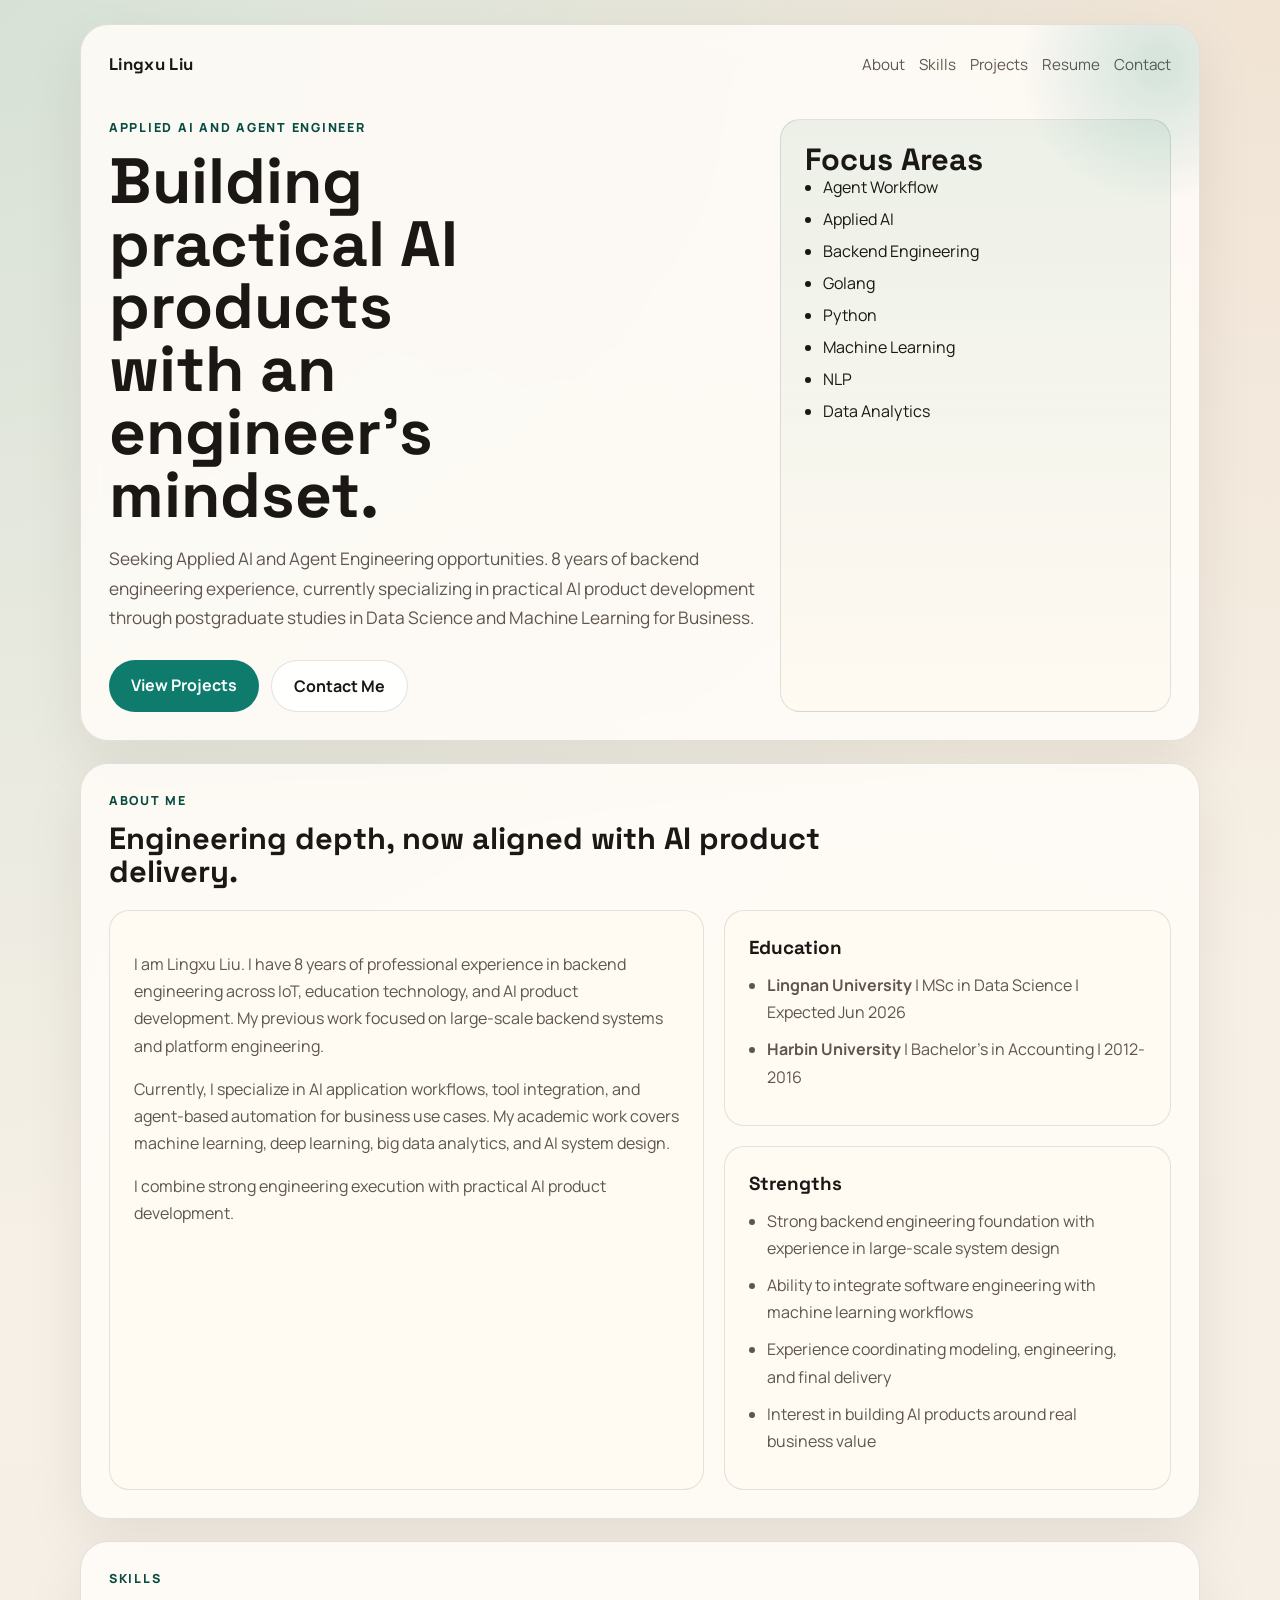
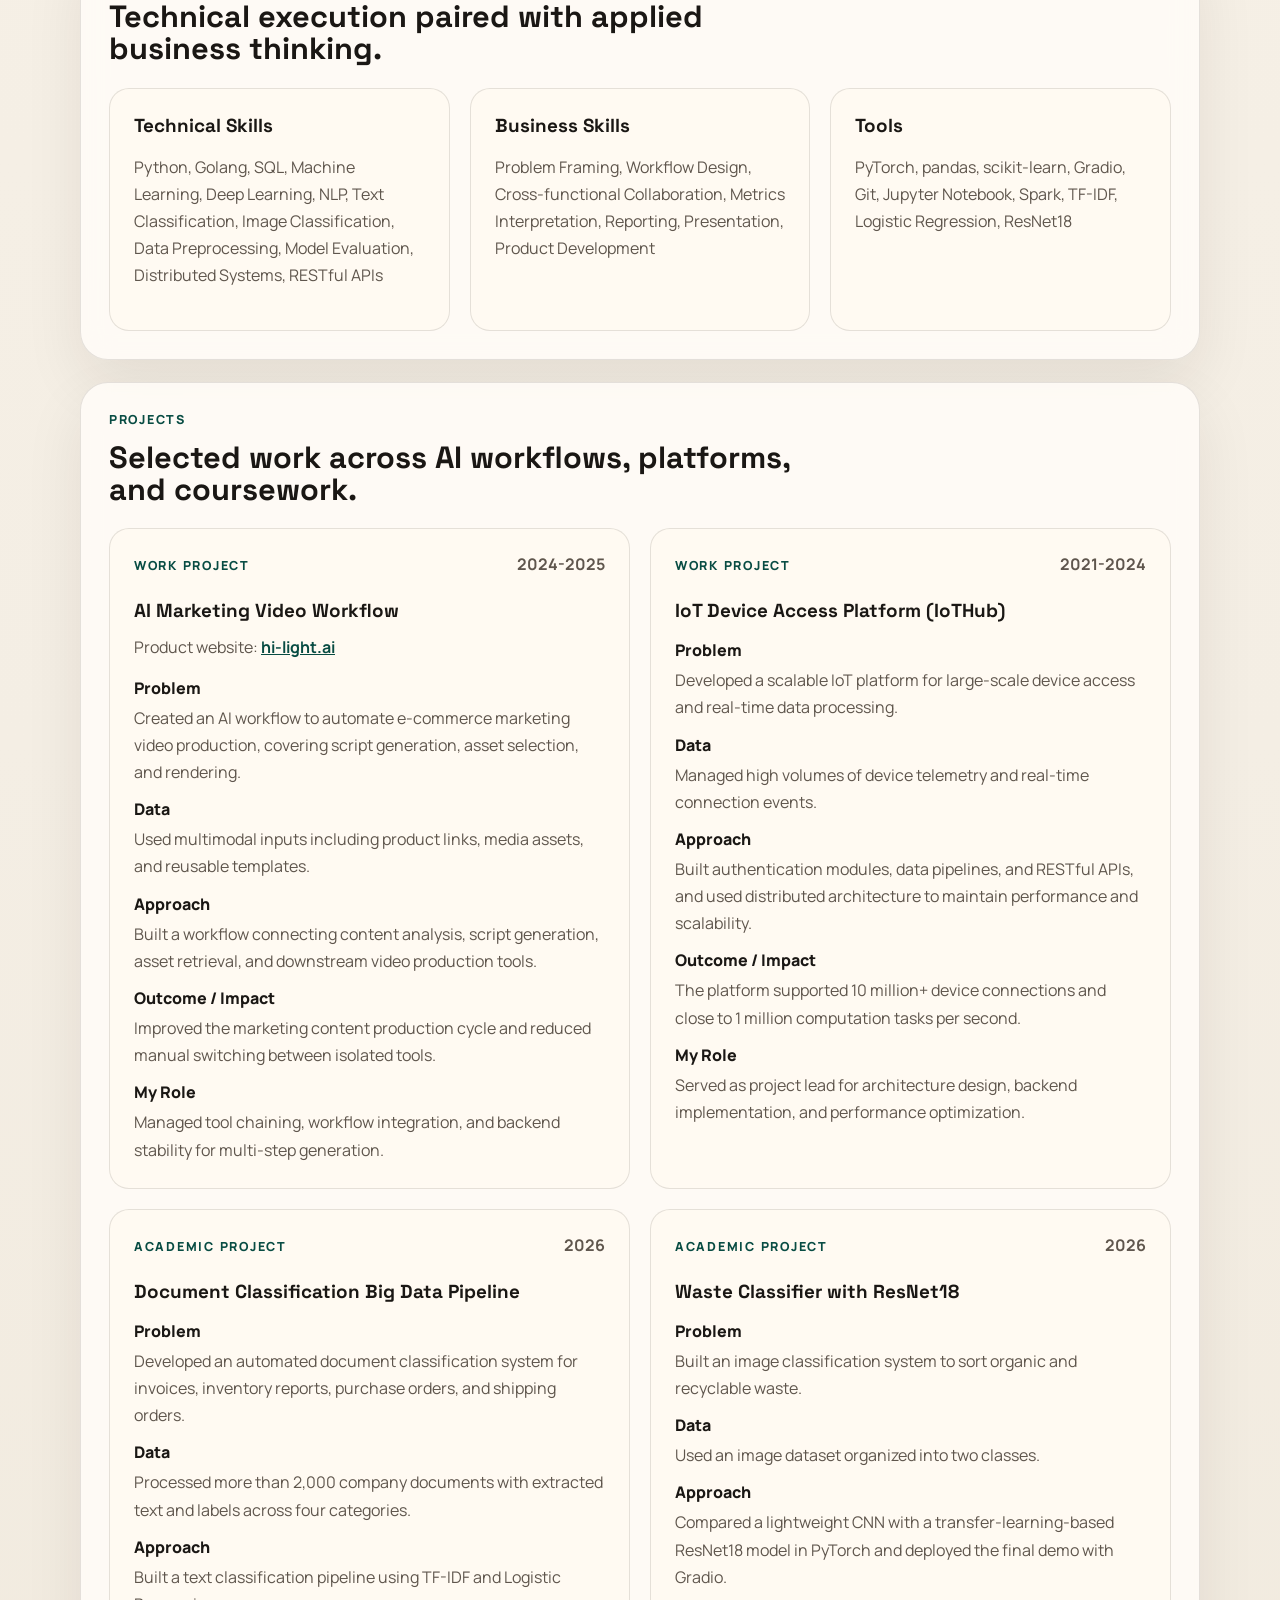
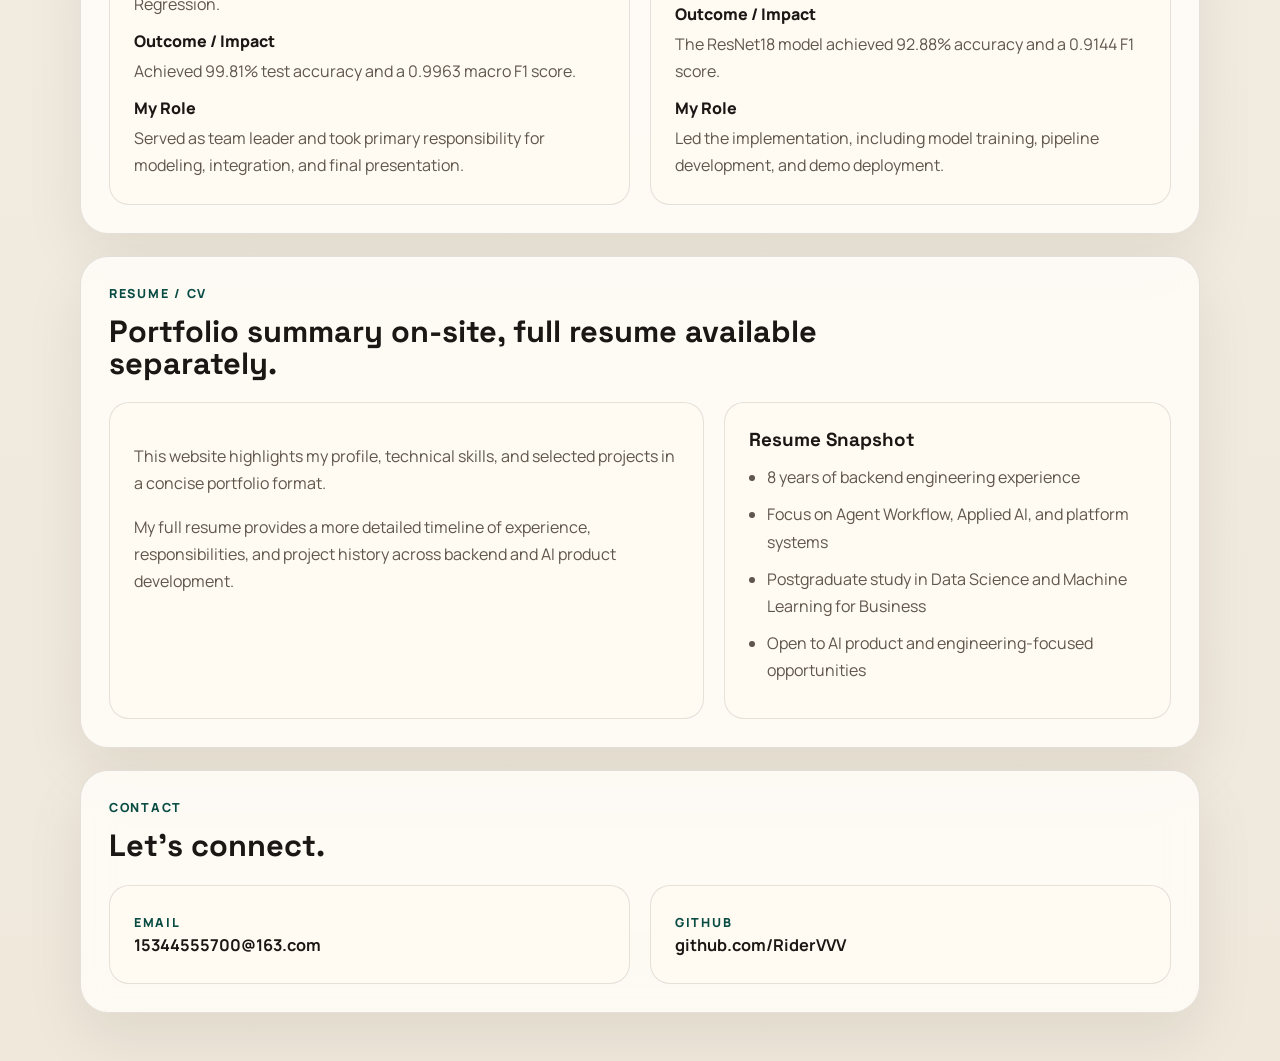
==== index.html @ daa47b70 "Clarify job-seeking headline" ====
<!DOCTYPE html>
<html lang="en">
  <head>
    <meta charset="UTF-8" />
    <meta name="viewport" content="width=device-width, initial-scale=1.0" />
    <title>Lingxu Liu | Applied AI and Agent Engineer</title>
    <meta
      name="description"
      content="Lingxu Liu's personal portfolio website for Applied AI, Agent Workflow, and Backend Engineering."
    />
    <link rel="preconnect" href="https://fonts.googleapis.com" />
    <link rel="preconnect" href="https://fonts.gstatic.com" crossorigin />
    <link
      href="https://fonts.googleapis.com/css2?family=Manrope:wght@400;500;600;700;800&family=Space+Grotesk:wght@500;700&display=swap"
      rel="stylesheet"
    />
    <link rel="stylesheet" href="styles.css" />
  </head>
  <body>
    <div class="page-shell">
      <header class="hero" id="home">
        <nav class="top-nav">
          <a class="brand" href="#home">Lingxu Liu</a>
          <div class="nav-links">
            <a href="#about">About</a>
            <a href="#skills">Skills</a>
            <a href="#projects">Projects</a>
            <a href="#resume">Resume</a>
            <a href="#contact">Contact</a>
          </div>
        </nav>

        <div class="hero-grid">
          <section class="hero-copy">
            <p class="eyebrow">Applied AI and Agent Engineer</p>
            <h1>Building practical AI products with an engineer's mindset.</h1>
            <p class="headline">
              Seeking Applied AI and Agent Engineering opportunities. 8 years
              of backend engineering experience, currently specializing in
              practical AI product development through postgraduate studies in
              Data Science and Machine Learning for Business.
            </p>
            <div class="hero-actions">
              <a class="button primary" href="#projects">View Projects</a>
              <a class="button secondary" href="#contact">Contact Me</a>
            </div>
          </section>

          <aside class="hero-panel">
            <div class="panel-card">
              <h2>Focus Areas</h2>
              <ul class="focus-list">
                <li>Agent Workflow</li>
                <li>Applied AI</li>
                <li>Backend Engineering</li>
                <li>Golang</li>
                <li>Python</li>
                <li>Machine Learning</li>
                <li>NLP</li>
                <li>Data Analytics</li>
              </ul>
            </div>
          </aside>
        </div>
      </header>

      <main>
        <section class="section two-column" id="about">
          <div class="section-heading">
            <p class="section-kicker">About Me</p>
            <h2>Engineering depth, now aligned with AI product delivery.</h2>
          </div>
          <div class="content-grid">
            <article class="card">
              <p>
                I am Lingxu Liu. I have 8 years of professional experience in
                backend engineering across IoT, education technology, and AI
                product development. My previous work focused on large-scale
                backend systems and platform engineering.
              </p>
              <p>
                Currently, I specialize in AI application workflows, tool
                integration, and agent-based automation for business use cases.
                My academic work covers machine learning, deep learning, big
                data analytics, and AI system design.
              </p>
              <p>
                I combine strong engineering execution with practical AI product
                development.
              </p>
            </article>

            <div class="stack">
              <article class="card">
                <h3>Education</h3>
                <ul class="detail-list">
                  <li>
                    <strong>Lingnan University</strong> | MSc in Data Science |
                    Expected Jun 2026
                  </li>
                  <li>
                    <strong>Harbin University</strong> | Bachelor's in
                    Accounting | 2012-2016
                  </li>
                </ul>
              </article>

              <article class="card">
                <h3>Strengths</h3>
                <ul class="detail-list">
                  <li>
                    Strong backend engineering foundation with experience in
                    large-scale system design
                  </li>
                  <li>
                    Ability to integrate software engineering with machine
                    learning workflows
                  </li>
                  <li>
                    Experience coordinating modeling, engineering, and final
                    delivery
                  </li>
                  <li>
                    Interest in building AI products around real business value
                  </li>
                </ul>
              </article>
            </div>
          </div>
        </section>

        <section class="section" id="skills">
          <div class="section-heading">
            <p class="section-kicker">Skills</p>
            <h2>Technical execution paired with applied business thinking.</h2>
          </div>

          <div class="skills-grid">
            <article class="card">
              <h3>Technical Skills</h3>
              <p>
                Python, Golang, SQL, Machine Learning, Deep Learning, NLP, Text
                Classification, Image Classification, Data Preprocessing, Model
                Evaluation, Distributed Systems, RESTful APIs
              </p>
            </article>

            <article class="card">
              <h3>Business Skills</h3>
              <p>
                Problem Framing, Workflow Design, Cross-functional
                Collaboration, Metrics Interpretation, Reporting, Presentation,
                Product Development
              </p>
            </article>

            <article class="card">
              <h3>Tools</h3>
              <p>
                PyTorch, pandas, scikit-learn, Gradio, Git, Jupyter Notebook,
                Spark, TF-IDF, Logistic Regression, ResNet18
              </p>
            </article>
          </div>
        </section>

        <section class="section" id="projects">
          <div class="section-heading">
            <p class="section-kicker">Projects</p>
            <h2>Selected work across AI workflows, platforms, and coursework.</h2>
          </div>

          <div class="project-grid">
            <article class="project-card">
              <div class="project-top">
                <p class="project-type">Work Project</p>
                <p class="project-time">2024-2025</p>
              </div>
              <h3>AI Marketing Video Workflow</h3>
              <p class="project-link">
                Product website:
                <a href="https://www.hi-light.ai/" target="_blank" rel="noreferrer">
                  hi-light.ai
                </a>
              </p>
              <dl class="project-details">
                <dt>Problem</dt>
                <dd>
                  Created an AI workflow to automate e-commerce marketing video
                  production, covering script generation, asset selection, and
                  rendering.
                </dd>
                <dt>Data</dt>
                <dd>
                  Used multimodal inputs including product links, media assets,
                  and reusable templates.
                </dd>
                <dt>Approach</dt>
                <dd>
                  Built a workflow connecting content analysis, script
                  generation, asset retrieval, and downstream video production
                  tools.
                </dd>
                <dt>Outcome / Impact</dt>
                <dd>
                  Improved the marketing content production cycle and reduced
                  manual switching between isolated tools.
                </dd>
                <dt>My Role</dt>
                <dd>
                  Managed tool chaining, workflow integration, and backend
                  stability for multi-step generation.
                </dd>
              </dl>
            </article>

            <article class="project-card">
              <div class="project-top">
                <p class="project-type">Work Project</p>
                <p class="project-time">2021-2024</p>
              </div>
              <h3>IoT Device Access Platform (IoTHub)</h3>
              <dl class="project-details">
                <dt>Problem</dt>
                <dd>
                  Developed a scalable IoT platform for large-scale device
                  access and real-time data processing.
                </dd>
                <dt>Data</dt>
                <dd>
                  Managed high volumes of device telemetry and real-time
                  connection events.
                </dd>
                <dt>Approach</dt>
                <dd>
                  Built authentication modules, data pipelines, and RESTful
                  APIs, and used distributed architecture to maintain
                  performance and scalability.
                </dd>
                <dt>Outcome / Impact</dt>
                <dd>
                  The platform supported 10 million+ device connections and
                  close to 1 million computation tasks per second.
                </dd>
                <dt>My Role</dt>
                <dd>
                  Served as project lead for architecture design, backend
                  implementation, and performance optimization.
                </dd>
              </dl>
            </article>

            <article class="project-card">
              <div class="project-top">
                <p class="project-type">Academic Project</p>
                <p class="project-time">2026</p>
              </div>
              <h3>Document Classification Big Data Pipeline</h3>
              <dl class="project-details">
                <dt>Problem</dt>
                <dd>
                  Developed an automated document classification system for
                  invoices, inventory reports, purchase orders, and shipping
                  orders.
                </dd>
                <dt>Data</dt>
                <dd>
                  Processed more than 2,000 company documents with extracted
                  text and labels across four categories.
                </dd>
                <dt>Approach</dt>
                <dd>
                  Built a text classification pipeline using TF-IDF and
                  Logistic Regression.
                </dd>
                <dt>Outcome / Impact</dt>
                <dd>
                  Achieved 99.81% test accuracy and a 0.9963 macro F1 score.
                </dd>
                <dt>My Role</dt>
                <dd>
                  Served as team leader and took primary responsibility for
                  modeling, integration, and final presentation.
                </dd>
              </dl>
            </article>

            <article class="project-card">
              <div class="project-top">
                <p class="project-type">Academic Project</p>
                <p class="project-time">2026</p>
              </div>
              <h3>Waste Classifier with ResNet18</h3>
              <dl class="project-details">
                <dt>Problem</dt>
                <dd>
                  Built an image classification system to sort organic and
                  recyclable waste.
                </dd>
                <dt>Data</dt>
                <dd>Used an image dataset organized into two classes.</dd>
                <dt>Approach</dt>
                <dd>
                  Compared a lightweight CNN with a transfer-learning-based
                  ResNet18 model in PyTorch and deployed the final demo with
                  Gradio.
                </dd>
                <dt>Outcome / Impact</dt>
                <dd>
                  The ResNet18 model achieved 92.88% accuracy and a 0.9144 F1
                  score.
                </dd>
                <dt>My Role</dt>
                <dd>
                  Led the implementation, including model training, pipeline
                  development, and demo deployment.
                </dd>
              </dl>
            </article>
          </div>
        </section>

        <section class="section two-column" id="resume">
          <div class="section-heading">
            <p class="section-kicker">Resume / CV</p>
            <h2>Portfolio summary on-site, full resume available separately.</h2>
          </div>
          <div class="content-grid">
            <article class="card">
              <p>
                This website highlights my profile, technical skills, and
                selected projects in a concise portfolio format.
              </p>
              <p>
                My full resume provides a more detailed timeline of experience,
                responsibilities, and project history across backend and AI
                product development.
              </p>
            </article>

            <article class="card">
              <h3>Resume Snapshot</h3>
              <ul class="detail-list">
                <li>8 years of backend engineering experience</li>
                <li>Focus on Agent Workflow, Applied AI, and platform systems</li>
                <li>
                  Postgraduate study in Data Science and Machine Learning for
                  Business
                </li>
                <li>Open to AI product and engineering-focused opportunities</li>
              </ul>
            </article>
          </div>
        </section>

        <section class="section" id="contact">
          <div class="section-heading">
            <p class="section-kicker">Contact</p>
            <h2>Let's connect.</h2>
          </div>

          <div class="contact-grid">
            <a class="contact-card" href="mailto:15344555700@163.com">
              <span class="contact-label">Email</span>
              <strong>15344555700@163.com</strong>
            </a>

            <a
              class="contact-card"
              href="https://github.com/RiderVVV"
              target="_blank"
              rel="noreferrer"
            >
              <span class="contact-label">GitHub</span>
              <strong>github.com/RiderVVV</strong>
            </a>
          </div>
        </section>
      </main>
    </div>
  </body>
</html>
---- styles.css ----
:root {
  --bg: #f5efe4;
  --surface: rgba(255, 252, 247, 0.88);
  --surface-strong: #fffaf2;
  --text: #1a1714;
  --muted: #5f564d;
  --line: rgba(44, 37, 30, 0.12);
  --accent: #0f7b6c;
  --accent-strong: #084c43;
  --accent-soft: #dbf1eb;
  --shadow: 0 24px 60px rgba(38, 27, 15, 0.08);
  --radius-lg: 28px;
  --radius-md: 20px;
  --radius-sm: 14px;
}

* {
  box-sizing: border-box;
}

html {
  scroll-behavior: smooth;
}

body {
  margin: 0;
  font-family: "Manrope", sans-serif;
  color: var(--text);
  background:
    radial-gradient(circle at top left, rgba(15, 123, 108, 0.14), transparent 28%),
    radial-gradient(circle at top right, rgba(186, 123, 72, 0.12), transparent 22%),
    linear-gradient(180deg, #f8f2e8 0%, #f4eee4 55%, #efe8db 100%);
}

body::before {
  content: "";
  position: fixed;
  inset: 0;
  pointer-events: none;
  background-image:
    linear-gradient(rgba(255, 255, 255, 0.08) 1px, transparent 1px),
    linear-gradient(90deg, rgba(255, 255, 255, 0.08) 1px, transparent 1px);
  background-size: 44px 44px;
  mask-image: linear-gradient(180deg, rgba(0, 0, 0, 0.38), transparent 70%);
}

.page-shell {
  width: min(1120px, calc(100% - 40px));
  margin: 24px auto 48px;
}

.hero,
.section {
  background: var(--surface);
  border: 1px solid var(--line);
  border-radius: var(--radius-lg);
  box-shadow: var(--shadow);
  backdrop-filter: blur(14px);
}

.hero {
  padding: 28px;
  overflow: hidden;
  position: relative;
}

.hero::after {
  content: "";
  position: absolute;
  right: -120px;
  top: -120px;
  width: 320px;
  height: 320px;
  background: radial-gradient(circle, rgba(15, 123, 108, 0.18), transparent 62%);
  pointer-events: none;
}

.top-nav {
  display: flex;
  align-items: center;
  justify-content: space-between;
  gap: 16px;
  margin-bottom: 44px;
}

.brand,
.nav-links a,
.button,
.contact-card {
  text-decoration: none;
}

.brand {
  font-family: "Space Grotesk", sans-serif;
  font-weight: 700;
  color: var(--text);
  font-size: 1.05rem;
  letter-spacing: 0.02em;
}

.nav-links {
  display: flex;
  flex-wrap: wrap;
  gap: 14px;
}

.nav-links a {
  color: var(--muted);
  font-size: 0.95rem;
}

.hero-grid,
.content-grid,
.skills-grid,
.project-grid,
.contact-grid {
  display: grid;
  gap: 20px;
}

.hero-grid {
  grid-template-columns: 1.5fr 0.9fr;
  align-items: stretch;
}

.eyebrow,
.section-kicker,
.project-type,
.contact-label {
  text-transform: uppercase;
  letter-spacing: 0.14em;
  font-size: 0.78rem;
  color: var(--accent-strong);
  margin: 0 0 14px;
  font-weight: 800;
}

h1,
h2,
h3 {
  font-family: "Space Grotesk", sans-serif;
  margin: 0;
}

h1 {
  font-size: clamp(2.6rem, 5vw, 4.7rem);
  line-height: 0.98;
  max-width: 10ch;
  margin-bottom: 18px;
}

h2 {
  font-size: clamp(1.7rem, 2.4vw, 2.4rem);
  line-height: 1.05;
}

h3 {
  font-size: 1.18rem;
  margin-bottom: 12px;
}

.headline,
.card p,
.project-details dd,
.detail-list li,
.contact-card strong {
  color: var(--muted);
  line-height: 1.7;
}

.headline {
  font-size: 1.08rem;
  max-width: 62ch;
  margin-bottom: 28px;
}

.hero-actions {
  display: flex;
  flex-wrap: wrap;
  gap: 12px;
}

.button {
  border-radius: 999px;
  padding: 14px 22px;
  font-weight: 700;
  transition: transform 0.2s ease, background-color 0.2s ease;
}

.button:hover,
.contact-card:hover {
  transform: translateY(-2px);
}

.button.primary {
  background: var(--accent);
  color: #f8fffd;
}

.button.secondary {
  background: rgba(255, 255, 255, 0.75);
  color: var(--text);
  border: 1px solid var(--line);
}

.panel-card,
.card,
.project-card,
.contact-card {
  border-radius: var(--radius-md);
  border: 1px solid var(--line);
  background: var(--surface-strong);
}

.panel-card {
  height: 100%;
  padding: 24px;
  background:
    linear-gradient(180deg, rgba(15, 123, 108, 0.08), rgba(255, 250, 242, 0.9)),
    var(--surface-strong);
}

.focus-list,
.detail-list {
  margin: 0;
  padding-left: 18px;
}

.focus-list li,
.detail-list li {
  margin-bottom: 10px;
}

.section {
  margin-top: 22px;
  padding: 28px;
}

.two-column .content-grid {
  grid-template-columns: 1.2fr 0.9fr;
}

.section-heading {
  margin-bottom: 22px;
  max-width: 72ch;
}

.card,
.project-card,
.contact-card {
  padding: 24px;
}

.stack {
  display: grid;
  gap: 20px;
}

.skills-grid {
  grid-template-columns: repeat(3, minmax(0, 1fr));
}

.project-grid {
  grid-template-columns: repeat(2, minmax(0, 1fr));
}

.project-top {
  display: flex;
  align-items: baseline;
  justify-content: space-between;
  gap: 14px;
  margin-bottom: 10px;
}

.project-time {
  margin: 0;
  color: var(--muted);
  font-weight: 700;
}

.project-link {
  margin: 10px 0 4px;
  color: var(--muted);
  line-height: 1.6;
}

.project-link a {
  color: var(--accent-strong);
  font-weight: 700;
}

.project-details {
  margin: 16px 0 0;
}

.project-details dt {
  color: var(--text);
  font-weight: 800;
  margin-top: 12px;
}

.project-details dd {
  margin: 6px 0 0;
}

.contact-grid {
  grid-template-columns: repeat(2, minmax(0, 1fr));
}

.contact-card {
  color: var(--text);
  display: block;
}

.contact-card strong {
  display: block;
  color: var(--text);
  font-size: 1.02rem;
}

@media (max-width: 920px) {
  .hero-grid,
  .two-column .content-grid,
  .skills-grid,
  .project-grid,
  .contact-grid {
    grid-template-columns: 1fr;
  }

  .top-nav {
    flex-direction: column;
    align-items: flex-start;
  }
}

@media (max-width: 640px) {
  .page-shell {
    width: min(100% - 24px, 1120px);
    margin: 12px auto 28px;
  }

  .hero,
  .section {
    padding: 20px;
    border-radius: 22px;
  }

  h1 {
    max-width: 12ch;
  }

  .button {
    width: 100%;
    text-align: center;
  }
}
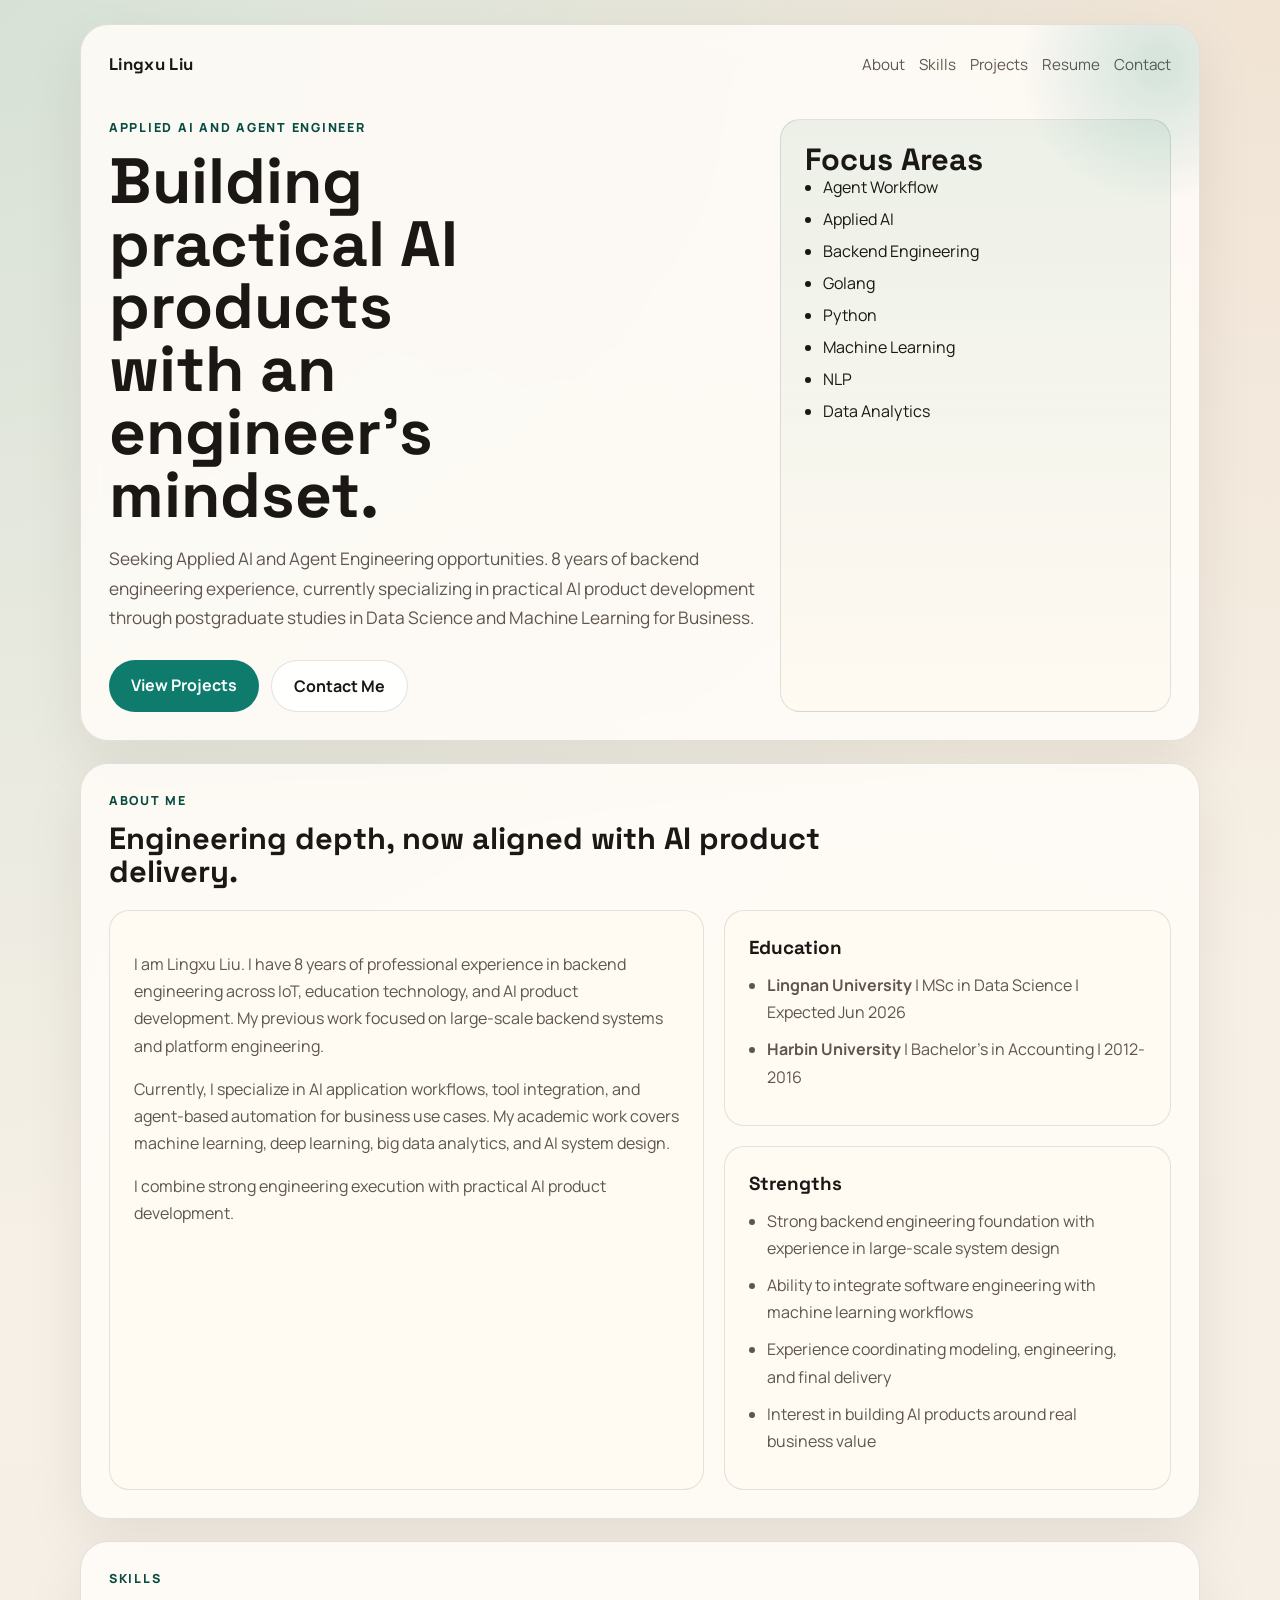
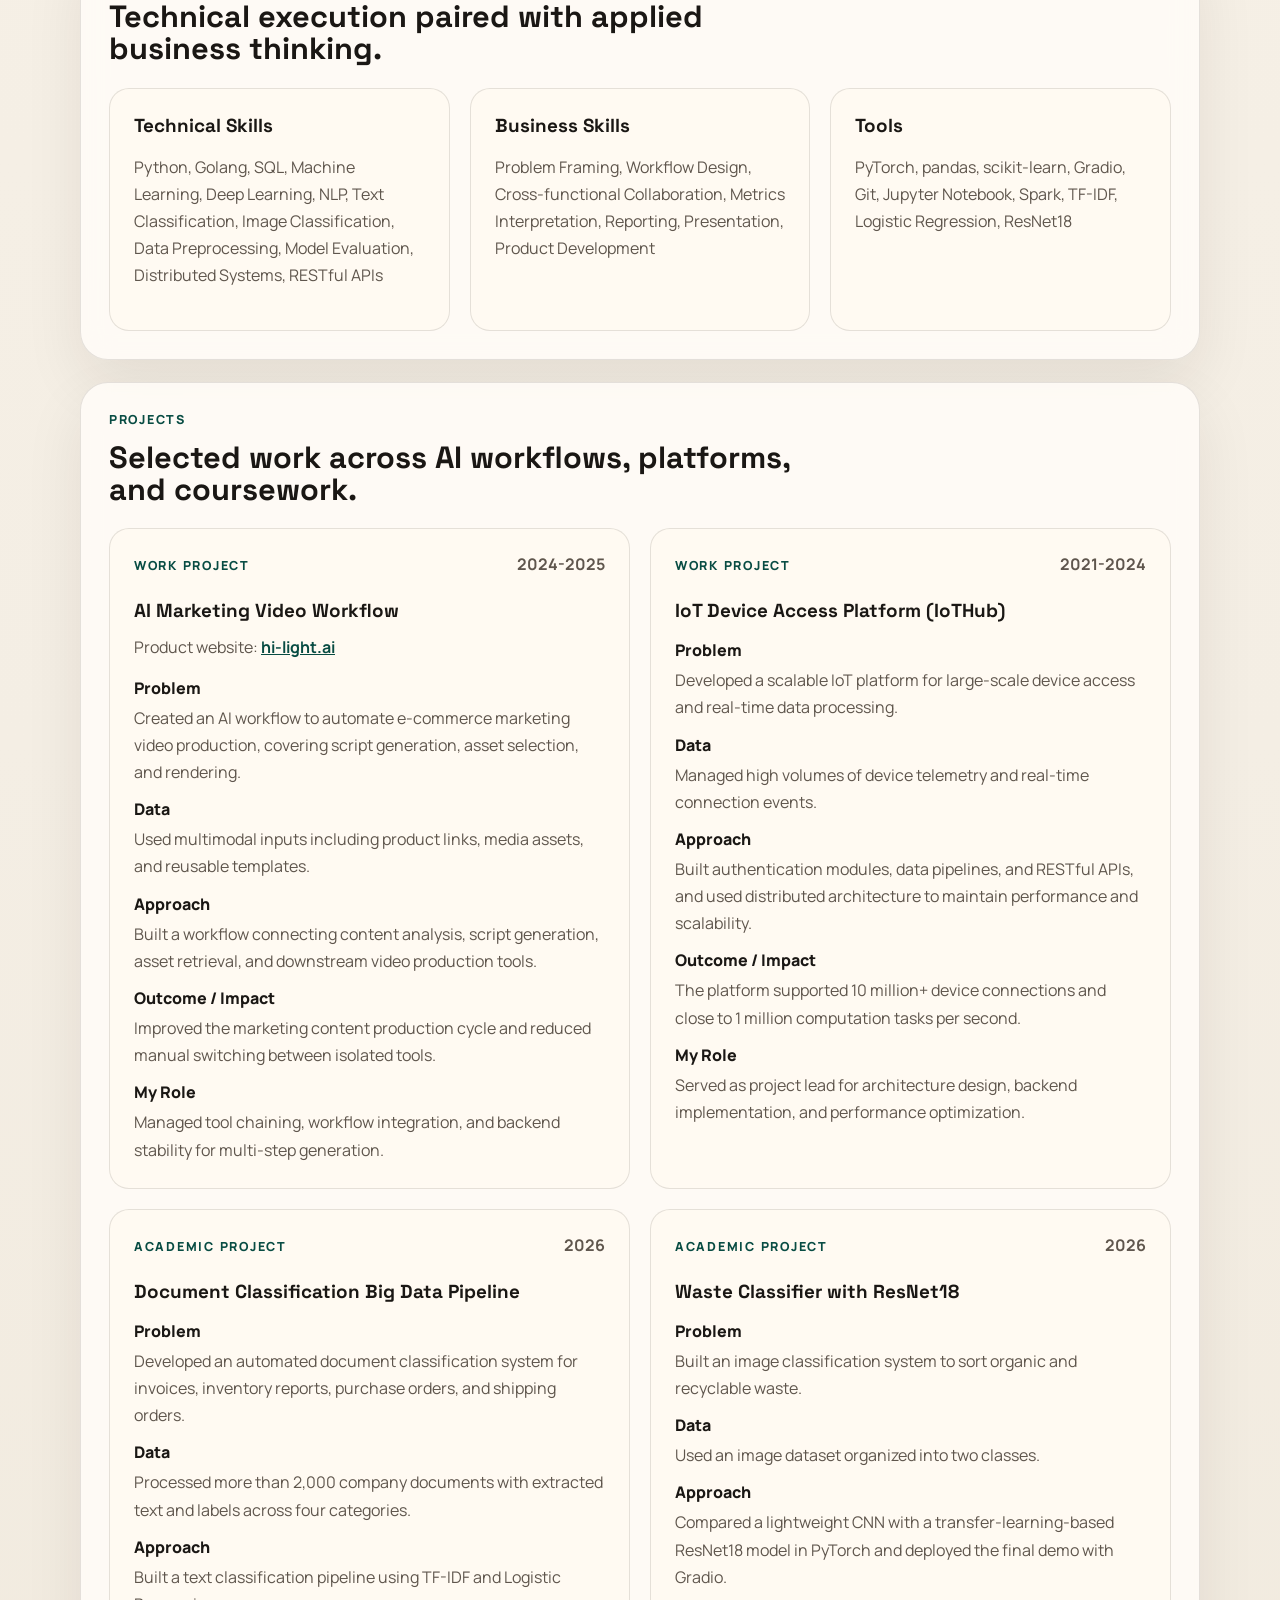
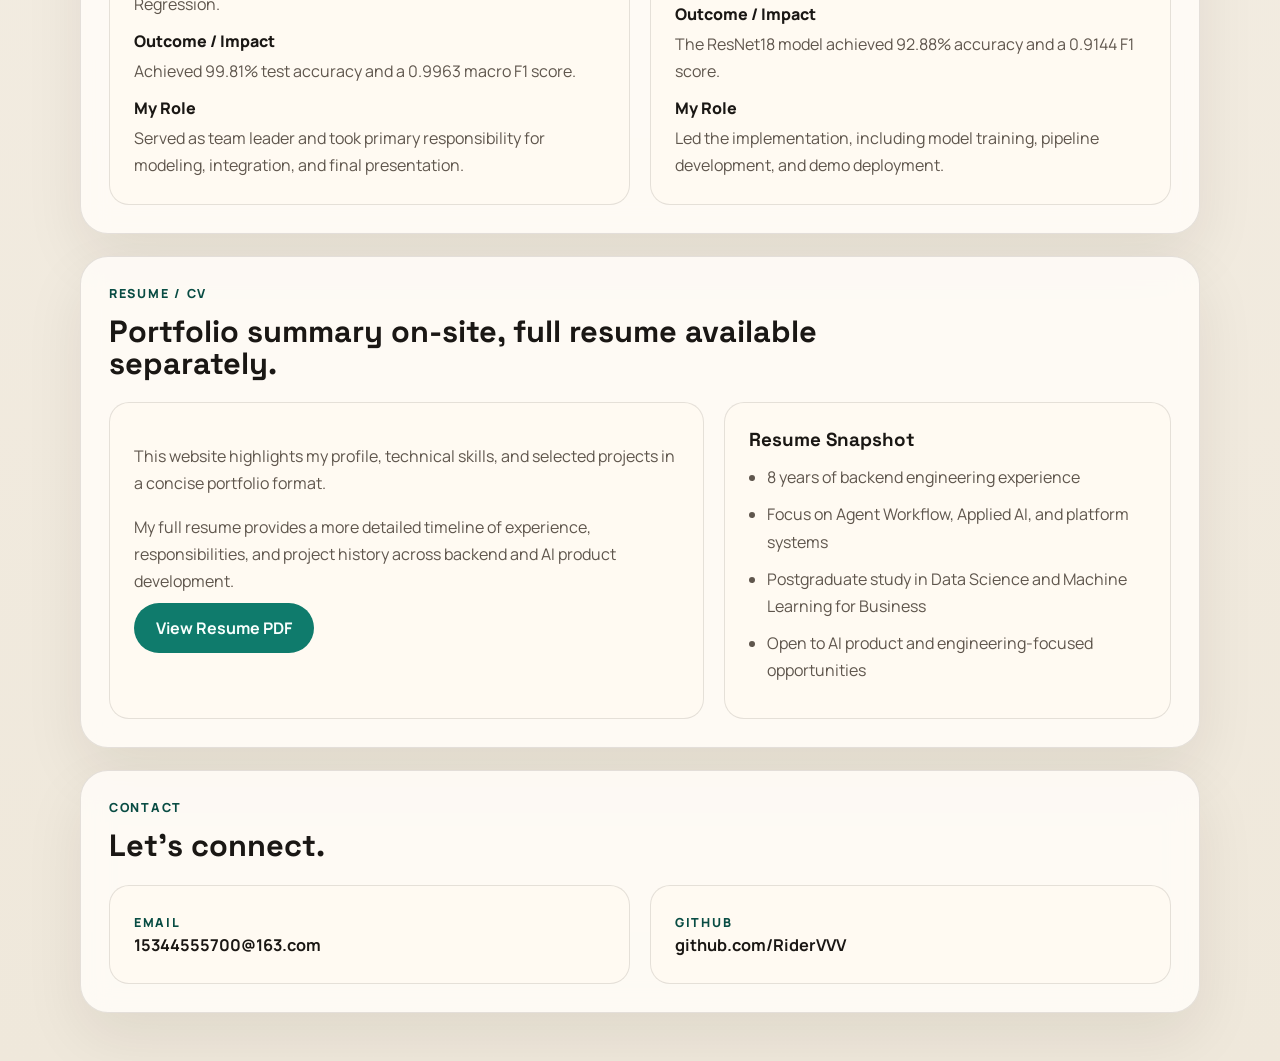
==== commit af3faee7: "Add resume PDF link" ====
--- a/index.html
+++ b/index.html
@@ -336,6 +336,11 @@
                 responsibilities, and project history across backend and AI
                 product development.
               </p>
+              <p class="resume-link-row">
+                <a class="button primary" href="Lingxu_Liu_Resume.pdf" target="_blank" rel="noreferrer">
+                  View Resume PDF
+                </a>
+              </p>
             </article>
 
             <article class="card">
--- a/styles.css
+++ b/styles.css
@@ -318,6 +318,10 @@
   font-size: 1.02rem;
 }
 
+.resume-link-row {
+  margin: 20px 0 0;
+}
+
 @media (max-width: 920px) {
   .hero-grid,
   .two-column .content-grid,
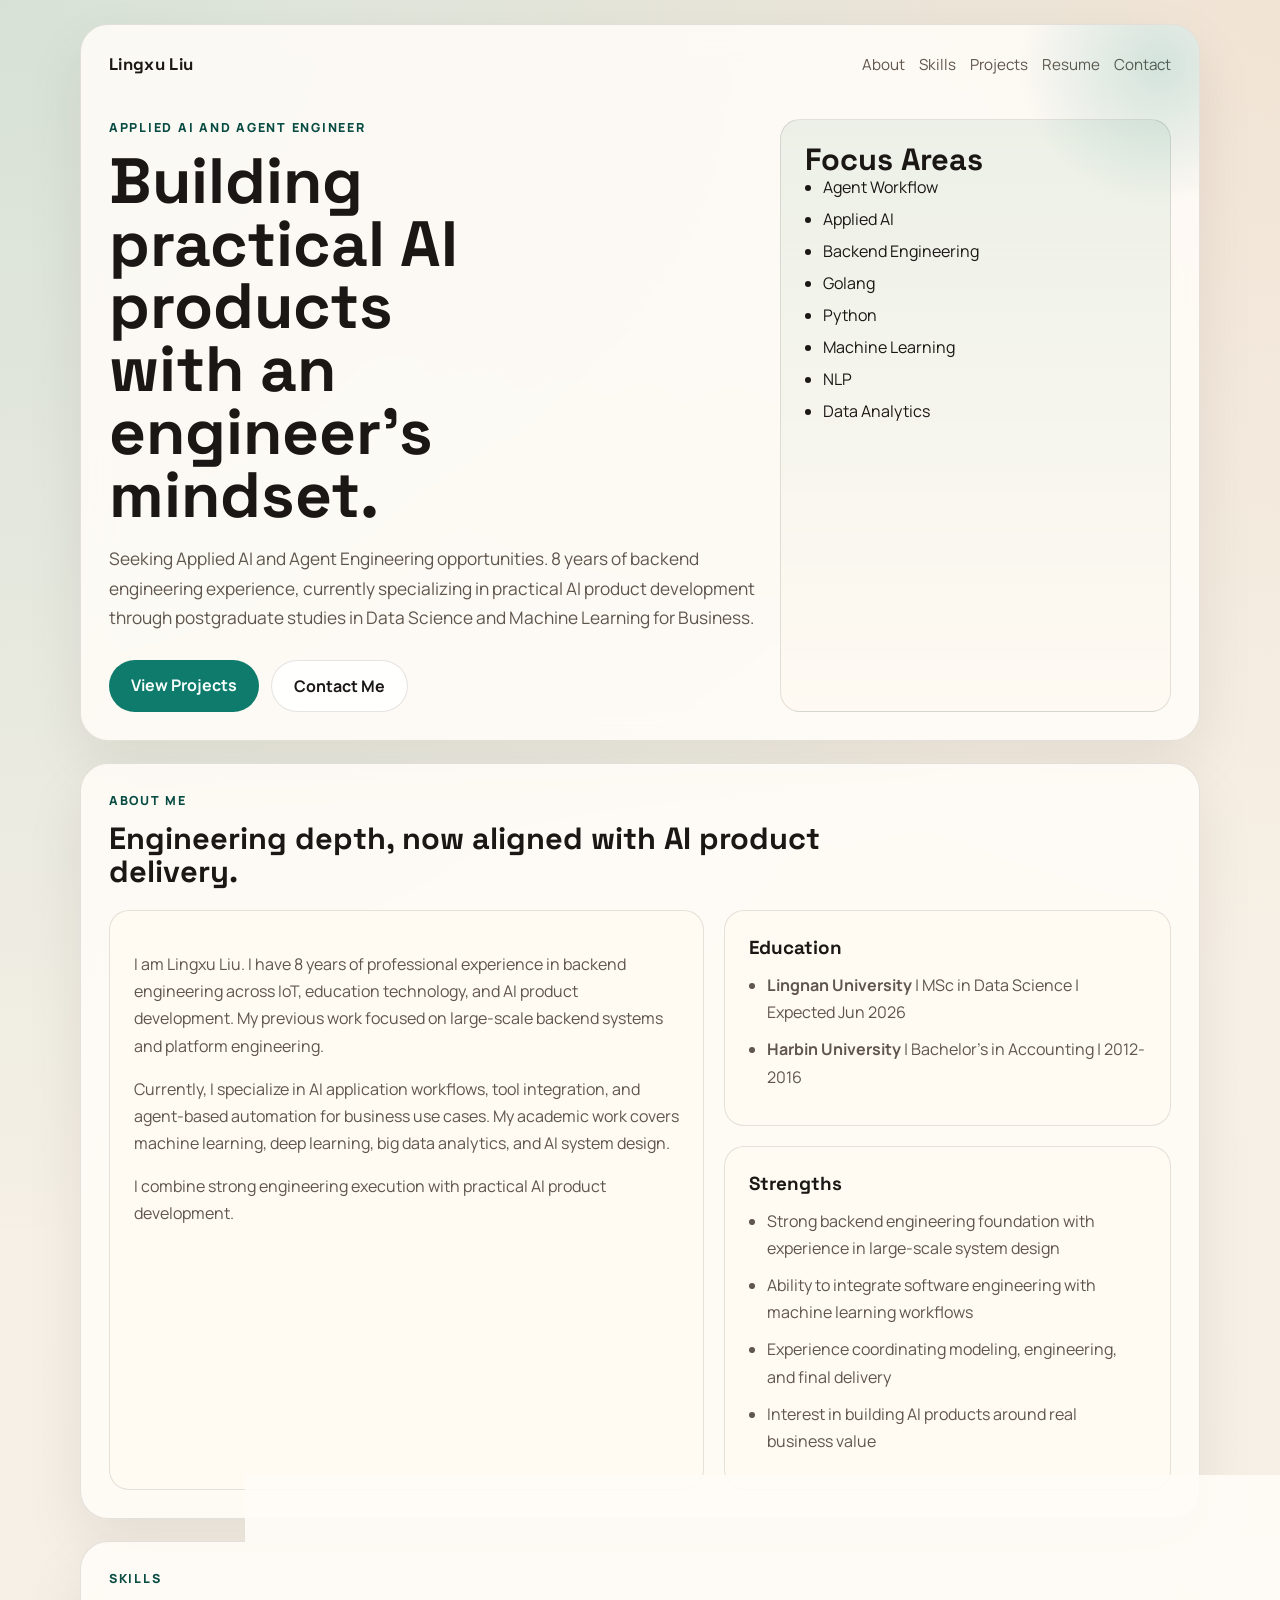
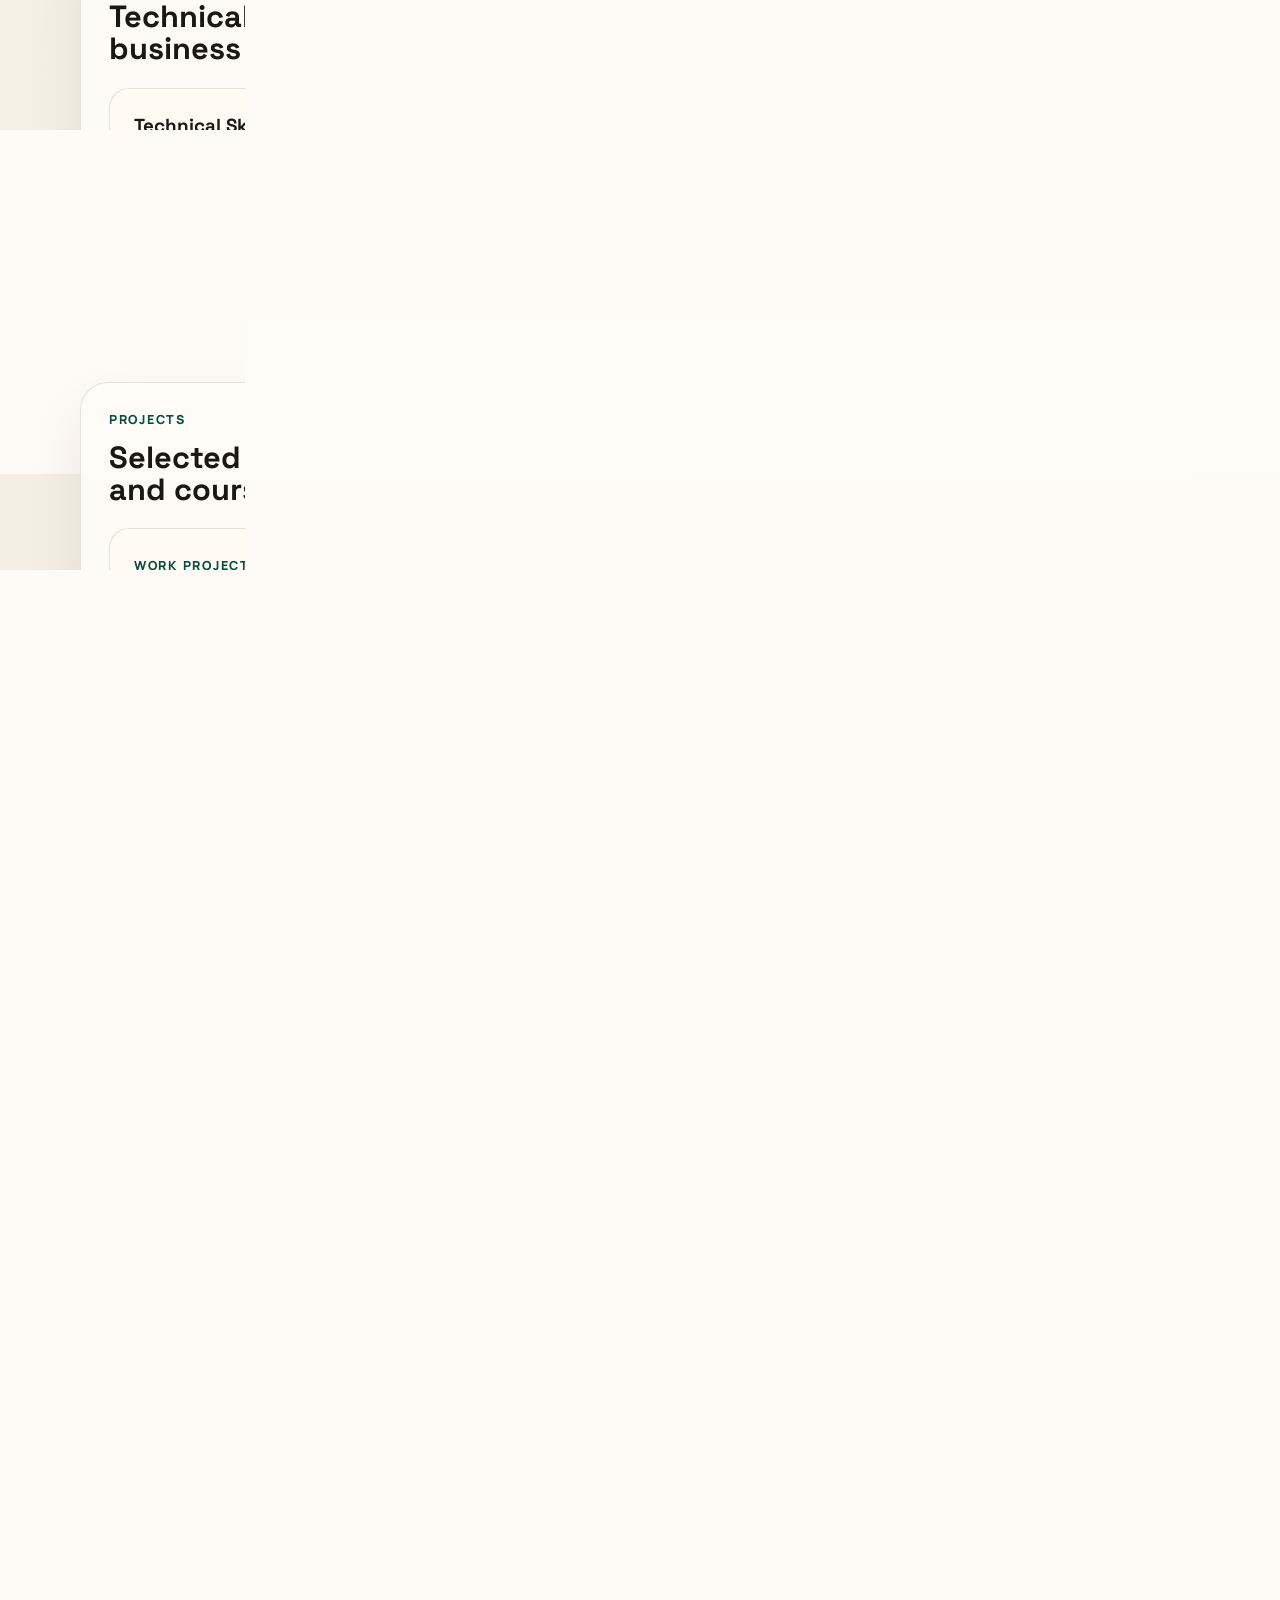
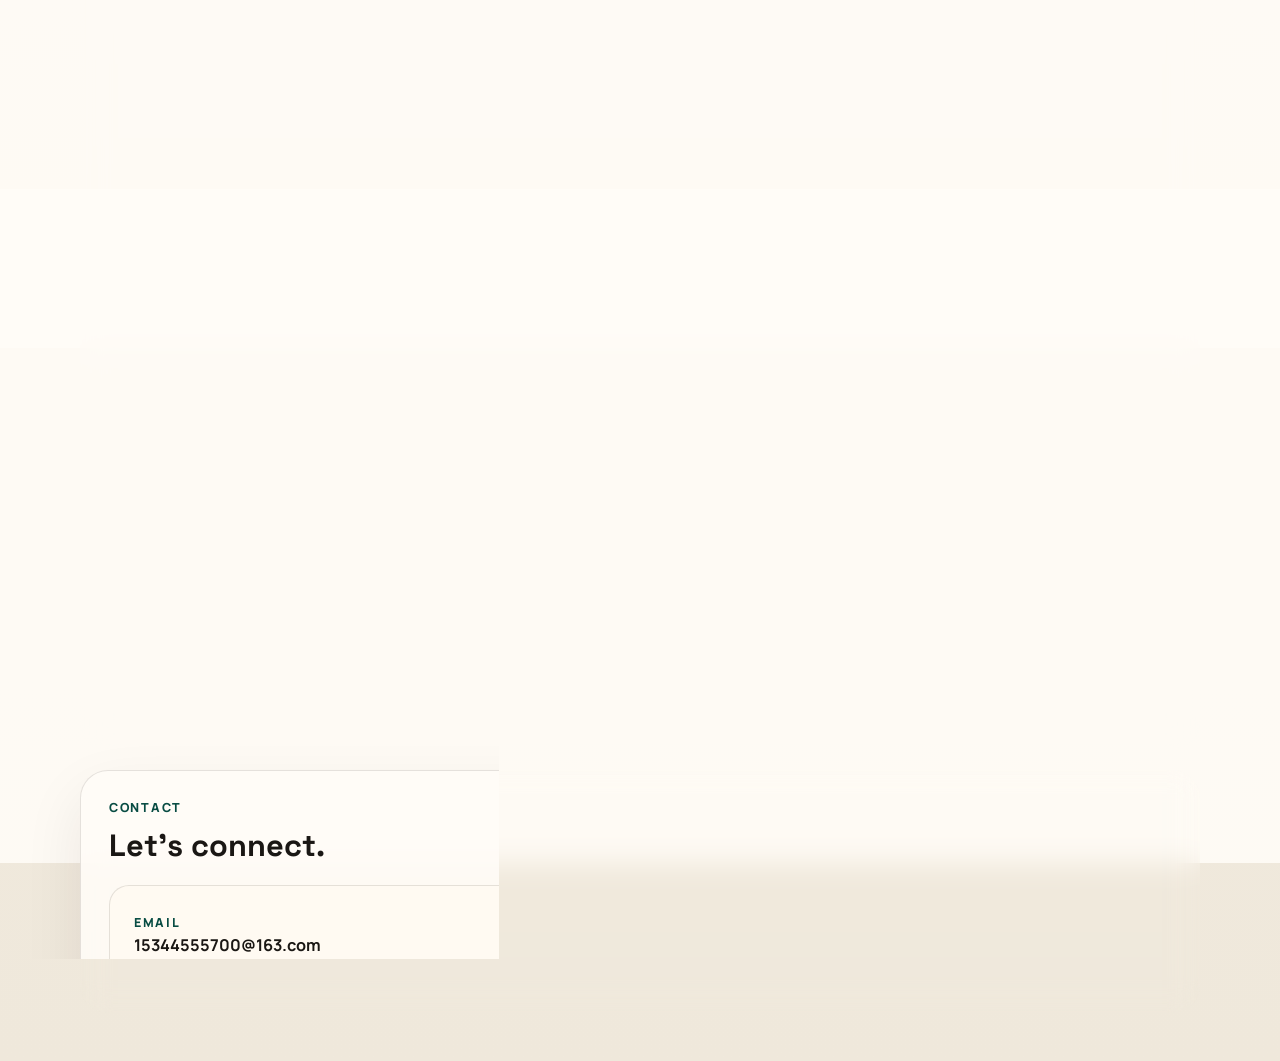
==== commit ef530780: "Replace resume with English version" ====
--- a/index.html
+++ b/index.html
@@ -338,7 +338,7 @@
               </p>
               <p class="resume-link-row">
                 <a class="button primary" href="Lingxu_Liu_Resume.pdf" target="_blank" rel="noreferrer">
-                  View Resume PDF
+                  View English Resume PDF
                 </a>
               </p>
             </article>
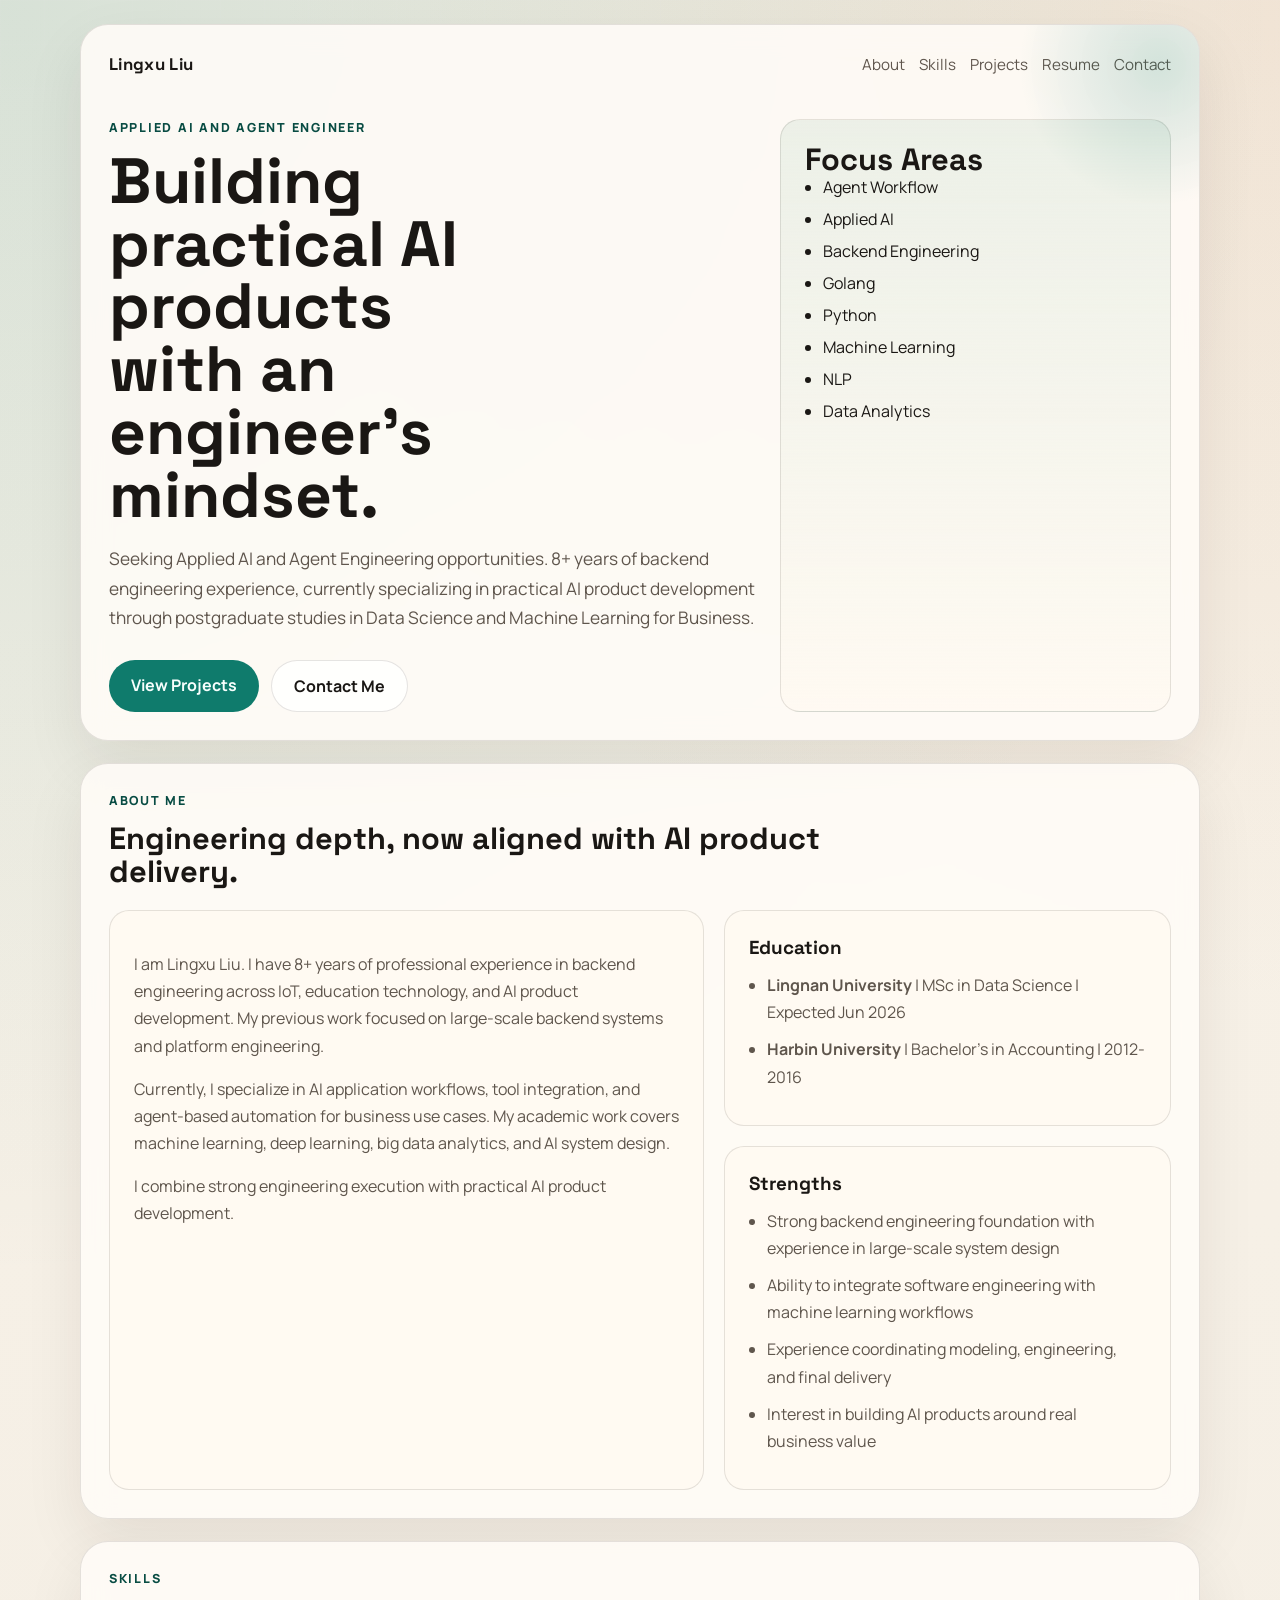
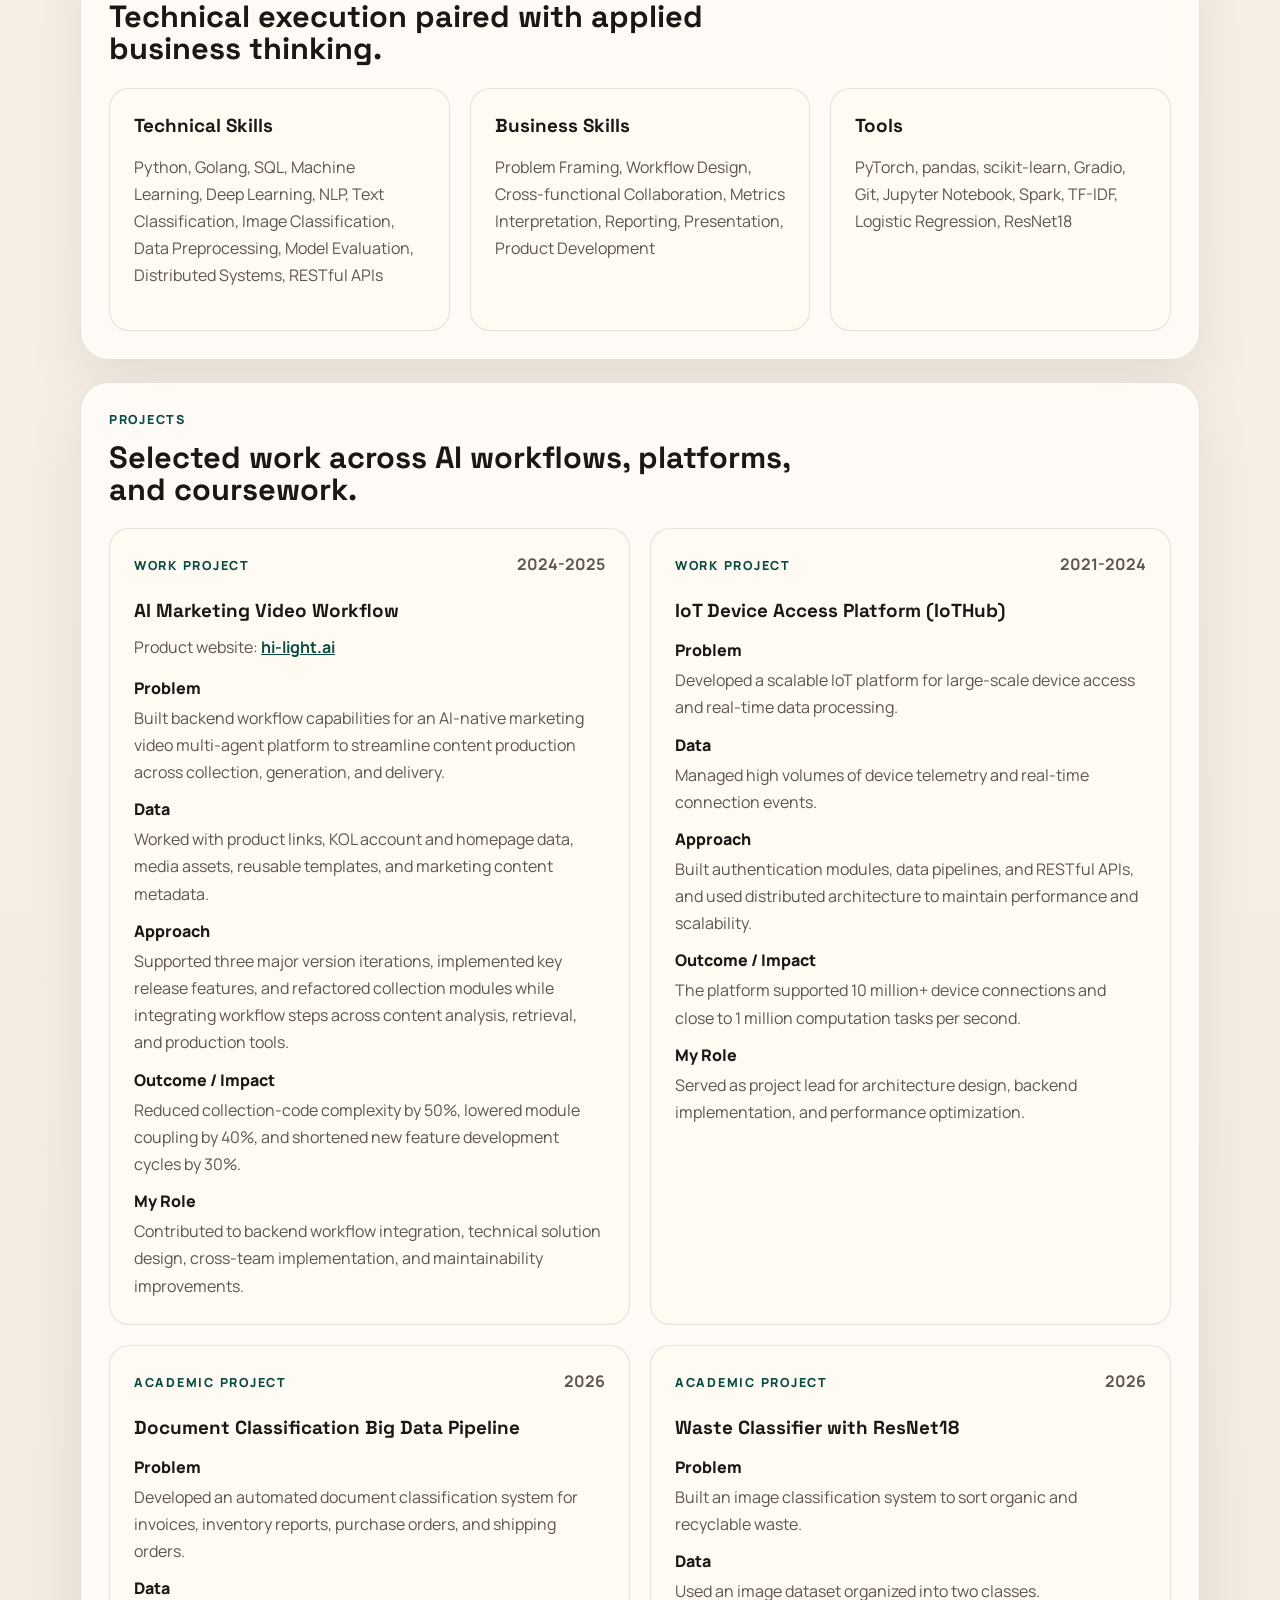
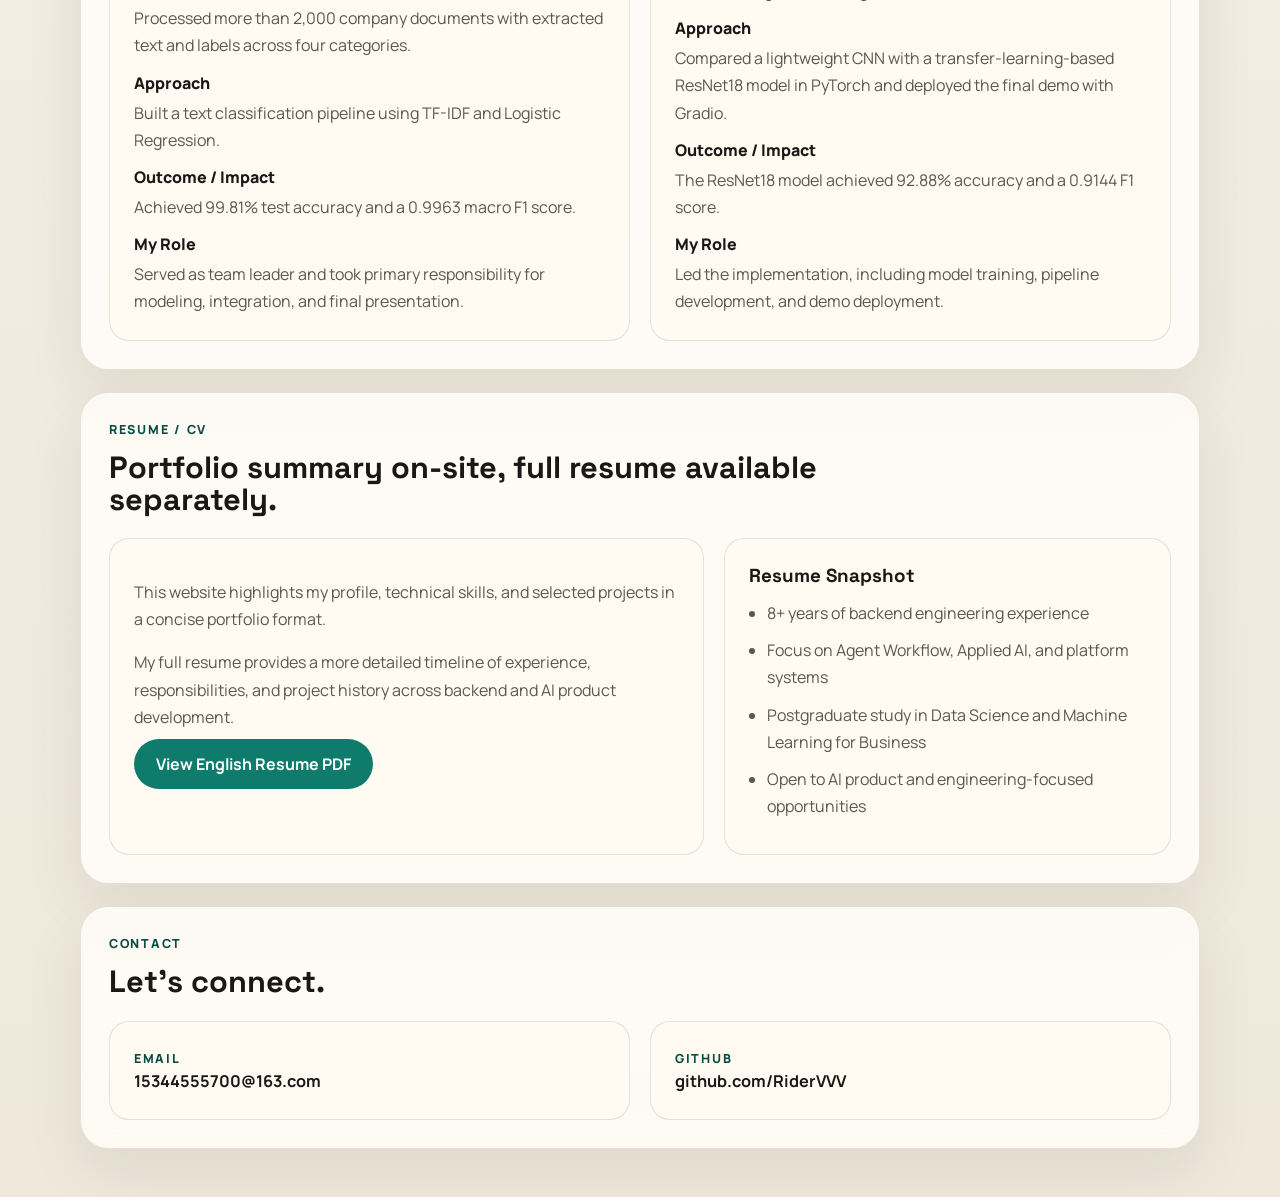
==== commit d24ef3e3: "Update Donson experience and AI workflow details" ====
--- a/index.html
+++ b/index.html
@@ -35,7 +35,7 @@
             <p class="eyebrow">Applied AI and Agent Engineer</p>
             <h1>Building practical AI products with an engineer's mindset.</h1>
             <p class="headline">
-              Seeking Applied AI and Agent Engineering opportunities. 8 years
+              Seeking Applied AI and Agent Engineering opportunities. 8+ years
               of backend engineering experience, currently specializing in
               practical AI product development through postgraduate studies in
               Data Science and Machine Learning for Business.
@@ -73,7 +73,7 @@
           <div class="content-grid">
             <article class="card">
               <p>
-                I am Lingxu Liu. I have 8 years of professional experience in
+                I am Lingxu Liu. I have 8+ years of professional experience in
                 backend engineering across IoT, education technology, and AI
                 product development. My previous work focused on large-scale
                 backend systems and platform engineering.
@@ -186,30 +186,34 @@
               <dl class="project-details">
                 <dt>Problem</dt>
                 <dd>
-                  Created an AI workflow to automate e-commerce marketing video
-                  production, covering script generation, asset selection, and
-                  rendering.
+                  Built backend workflow capabilities for an AI-native
+                  marketing video multi-agent platform to streamline content
+                  production across collection, generation, and delivery.
                 </dd>
                 <dt>Data</dt>
                 <dd>
-                  Used multimodal inputs including product links, media assets,
-                  and reusable templates.
+                  Worked with product links, KOL account and homepage data,
+                  media assets, reusable templates, and marketing content
+                  metadata.
                 </dd>
                 <dt>Approach</dt>
                 <dd>
-                  Built a workflow connecting content analysis, script
-                  generation, asset retrieval, and downstream video production
-                  tools.
+                  Supported three major version iterations, implemented key
+                  release features, and refactored collection modules while
+                  integrating workflow steps across content analysis, retrieval,
+                  and production tools.
                 </dd>
                 <dt>Outcome / Impact</dt>
                 <dd>
-                  Improved the marketing content production cycle and reduced
-                  manual switching between isolated tools.
+                  Reduced collection-code complexity by 50%, lowered module
+                  coupling by 40%, and shortened new feature development cycles
+                  by 30%.
                 </dd>
                 <dt>My Role</dt>
                 <dd>
-                  Managed tool chaining, workflow integration, and backend
-                  stability for multi-step generation.
+                  Contributed to backend workflow integration, technical
+                  solution design, cross-team implementation, and maintainability
+                  improvements.
                 </dd>
               </dl>
             </article>
@@ -346,7 +350,7 @@
             <article class="card">
               <h3>Resume Snapshot</h3>
               <ul class="detail-list">
-                <li>8 years of backend engineering experience</li>
+                <li>8+ years of backend engineering experience</li>
                 <li>Focus on Agent Workflow, Applied AI, and platform systems</li>
                 <li>
                   Postgraduate study in Data Science and Machine Learning for
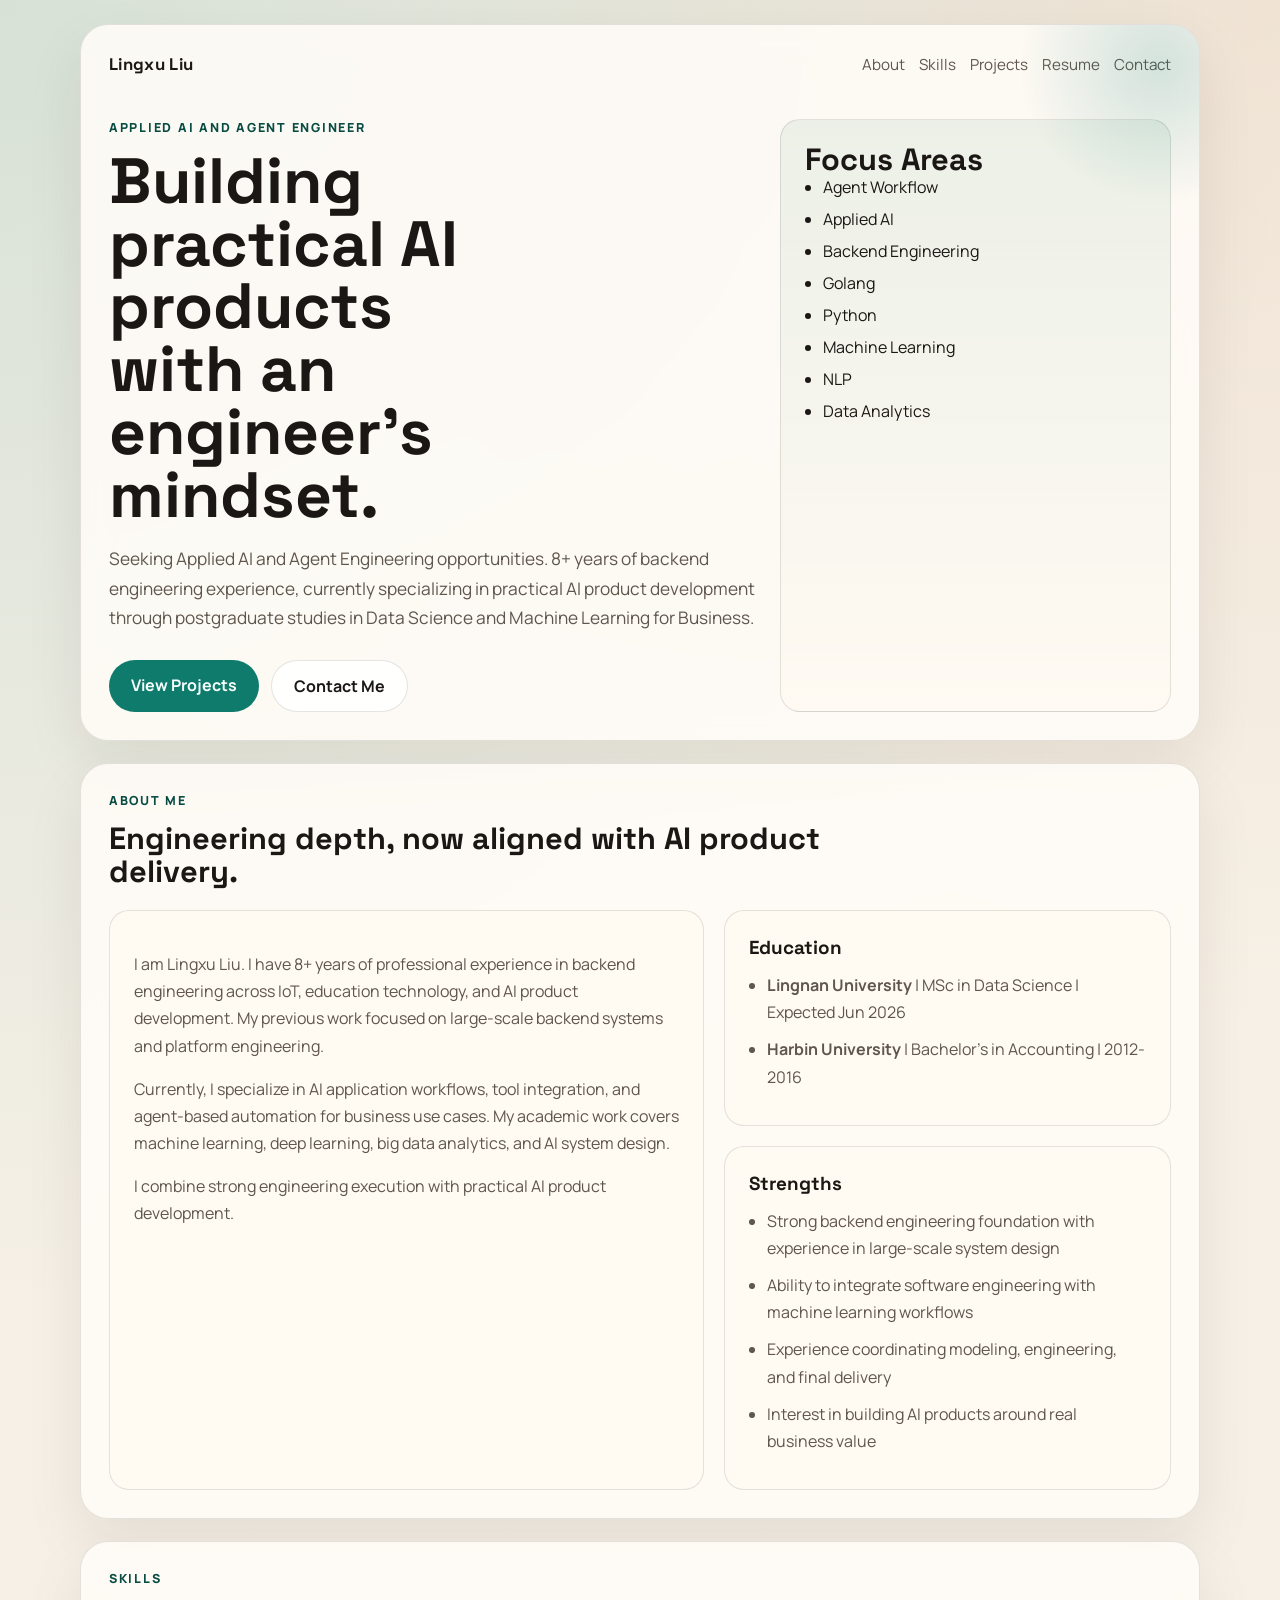
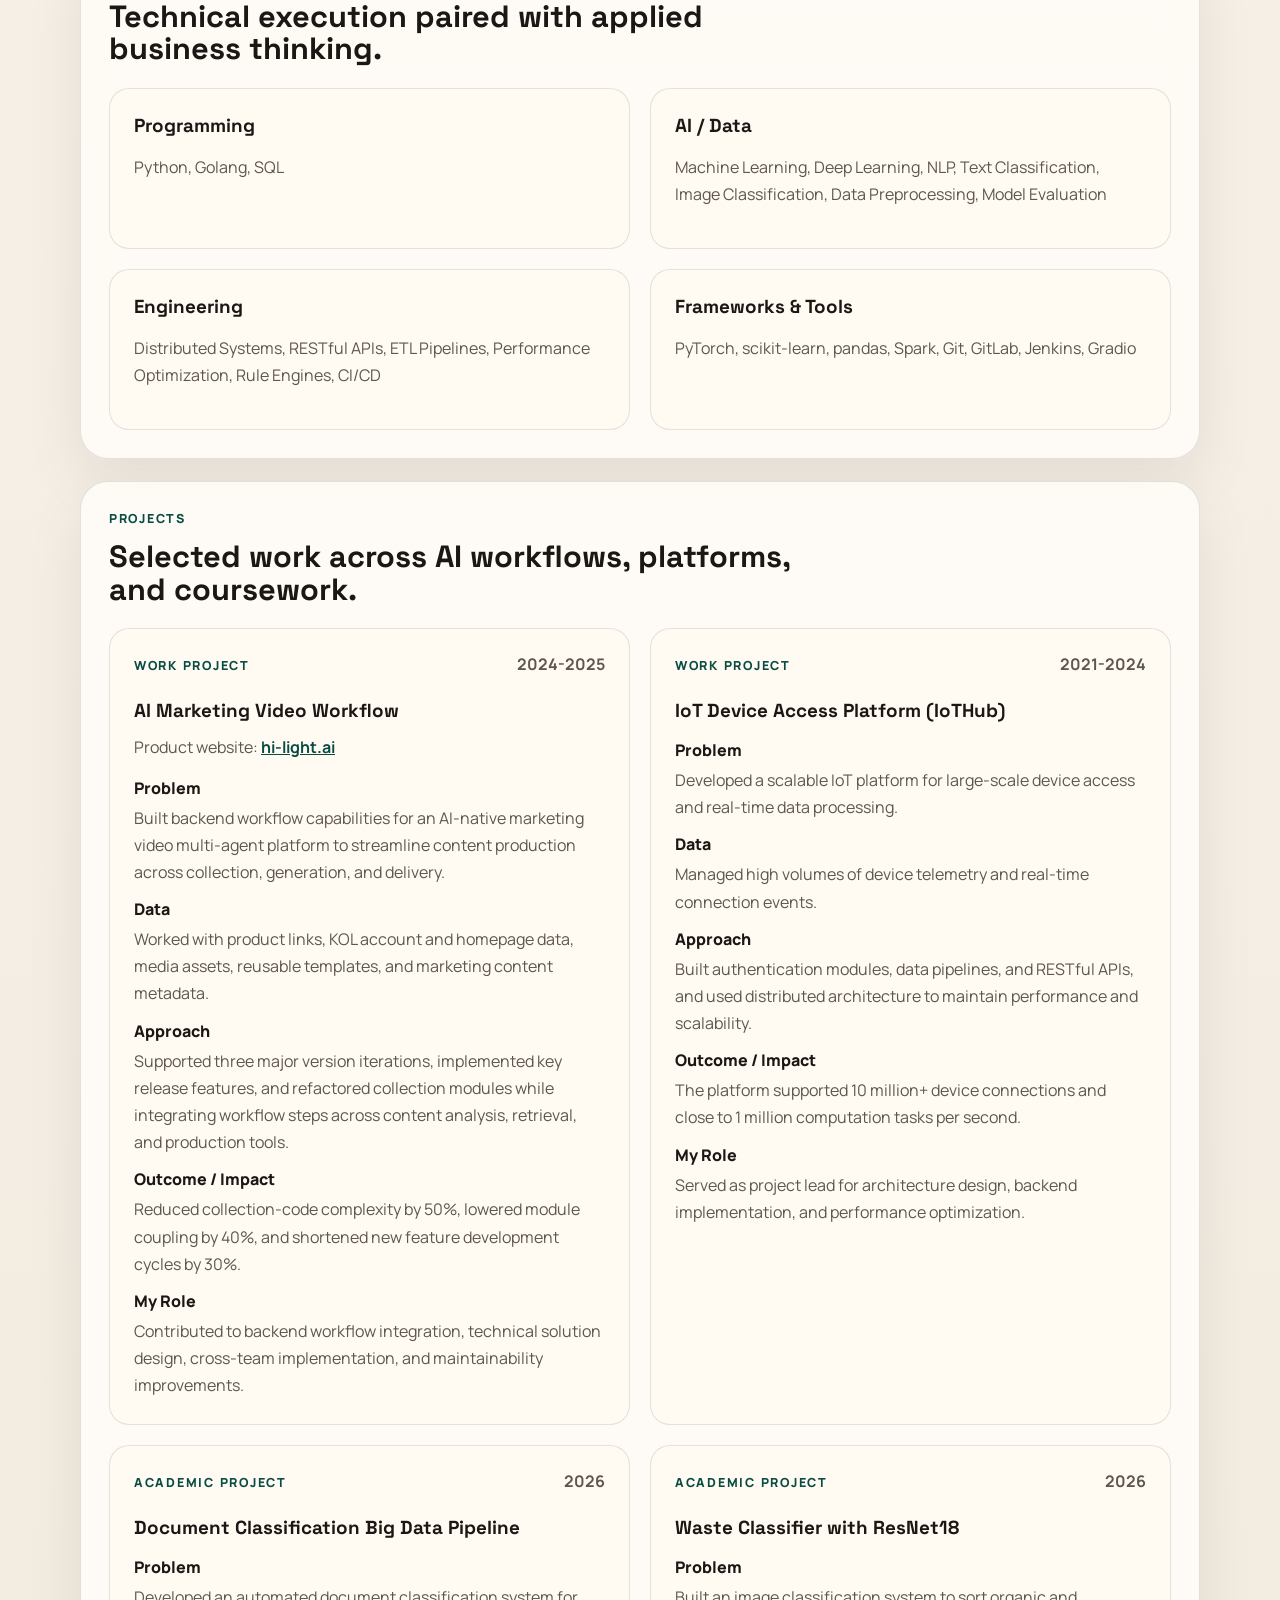
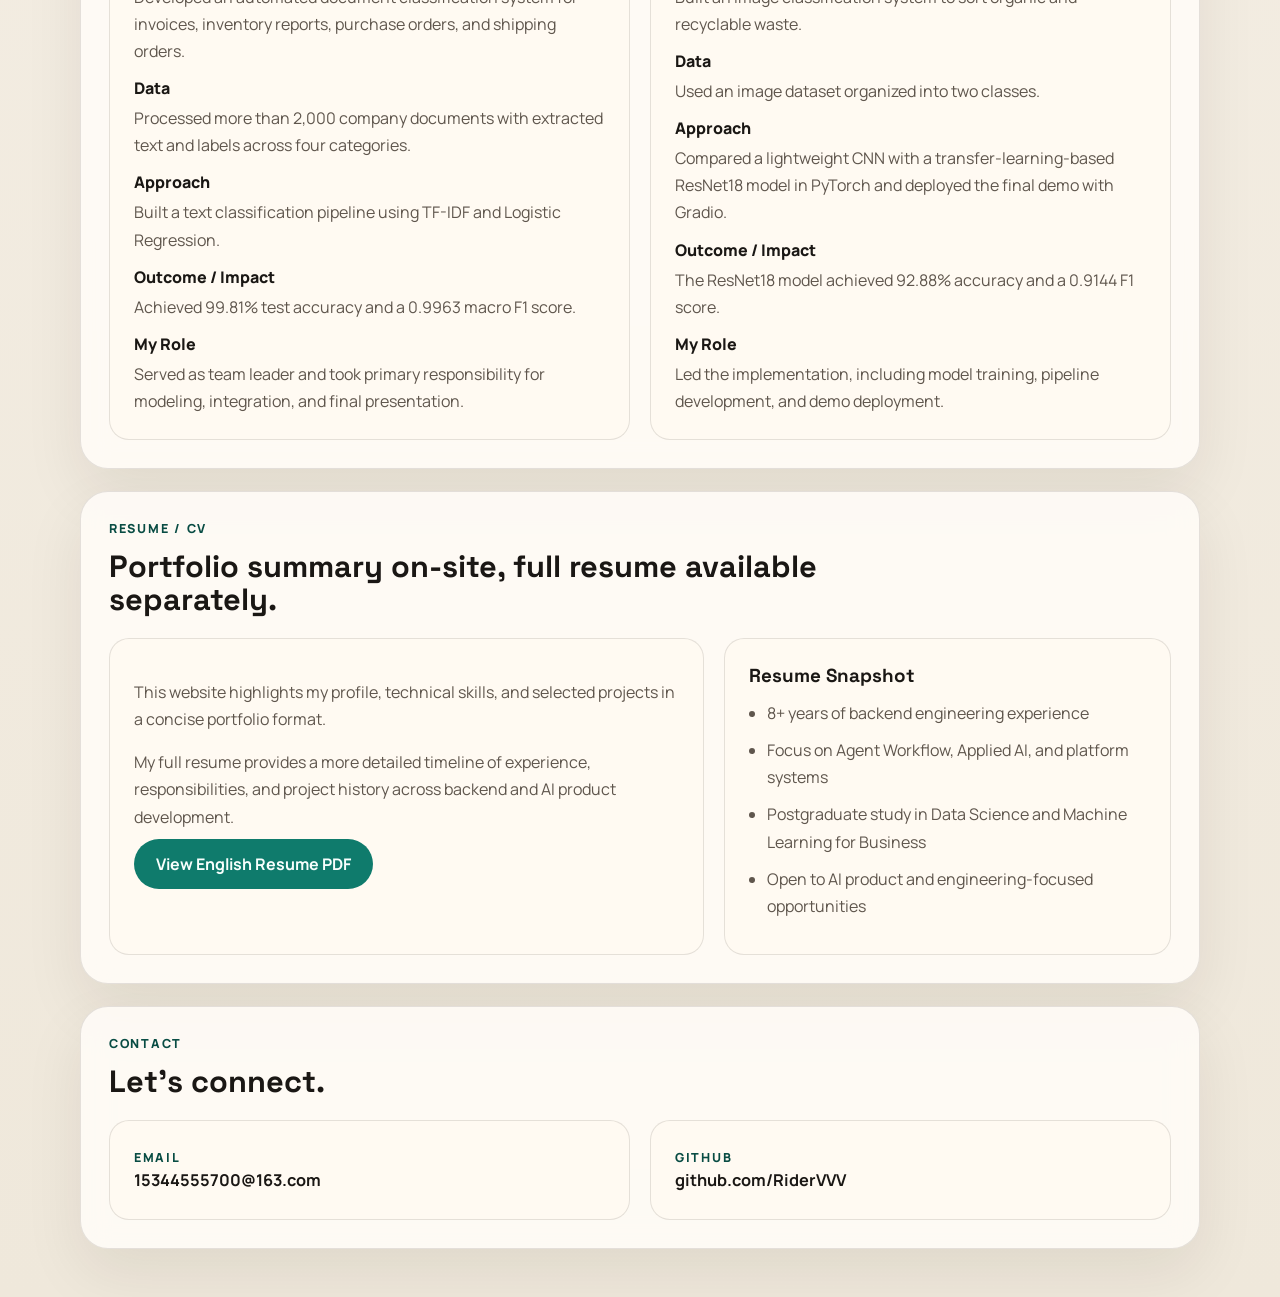
==== commit 6fe5f2cb: "Refine skills section structure" ====
--- a/index.html
+++ b/index.html
@@ -137,28 +137,33 @@
 
           <div class="skills-grid">
             <article class="card">
-              <h3>Technical Skills</h3>
-              <p>
-                Python, Golang, SQL, Machine Learning, Deep Learning, NLP, Text
-                Classification, Image Classification, Data Preprocessing, Model
-                Evaluation, Distributed Systems, RESTful APIs
-              </p>
-            </article>
-
-            <article class="card">
-              <h3>Business Skills</h3>
-              <p>
-                Problem Framing, Workflow Design, Cross-functional
-                Collaboration, Metrics Interpretation, Reporting, Presentation,
-                Product Development
-              </p>
-            </article>
-
-            <article class="card">
-              <h3>Tools</h3>
-              <p>
-                PyTorch, pandas, scikit-learn, Gradio, Git, Jupyter Notebook,
-                Spark, TF-IDF, Logistic Regression, ResNet18
+              <h3>Programming</h3>
+              <p>
+                Python, Golang, SQL
+              </p>
+            </article>
+
+            <article class="card">
+              <h3>AI / Data</h3>
+              <p>
+                Machine Learning, Deep Learning, NLP, Text Classification,
+                Image Classification, Data Preprocessing, Model Evaluation
+              </p>
+            </article>
+
+            <article class="card">
+              <h3>Engineering</h3>
+              <p>
+                Distributed Systems, RESTful APIs, ETL Pipelines, Performance
+                Optimization, Rule Engines, CI/CD
+              </p>
+            </article>
+
+            <article class="card">
+              <h3>Frameworks &amp; Tools</h3>
+              <p>
+                PyTorch, scikit-learn, pandas, Spark, Git, GitLab, Jenkins,
+                Gradio
               </p>
             </article>
           </div>
--- a/styles.css
+++ b/styles.css
@@ -257,7 +257,7 @@
 }
 
 .skills-grid {
-  grid-template-columns: repeat(3, minmax(0, 1fr));
+  grid-template-columns: repeat(2, minmax(0, 1fr));
 }
 
 .project-grid {
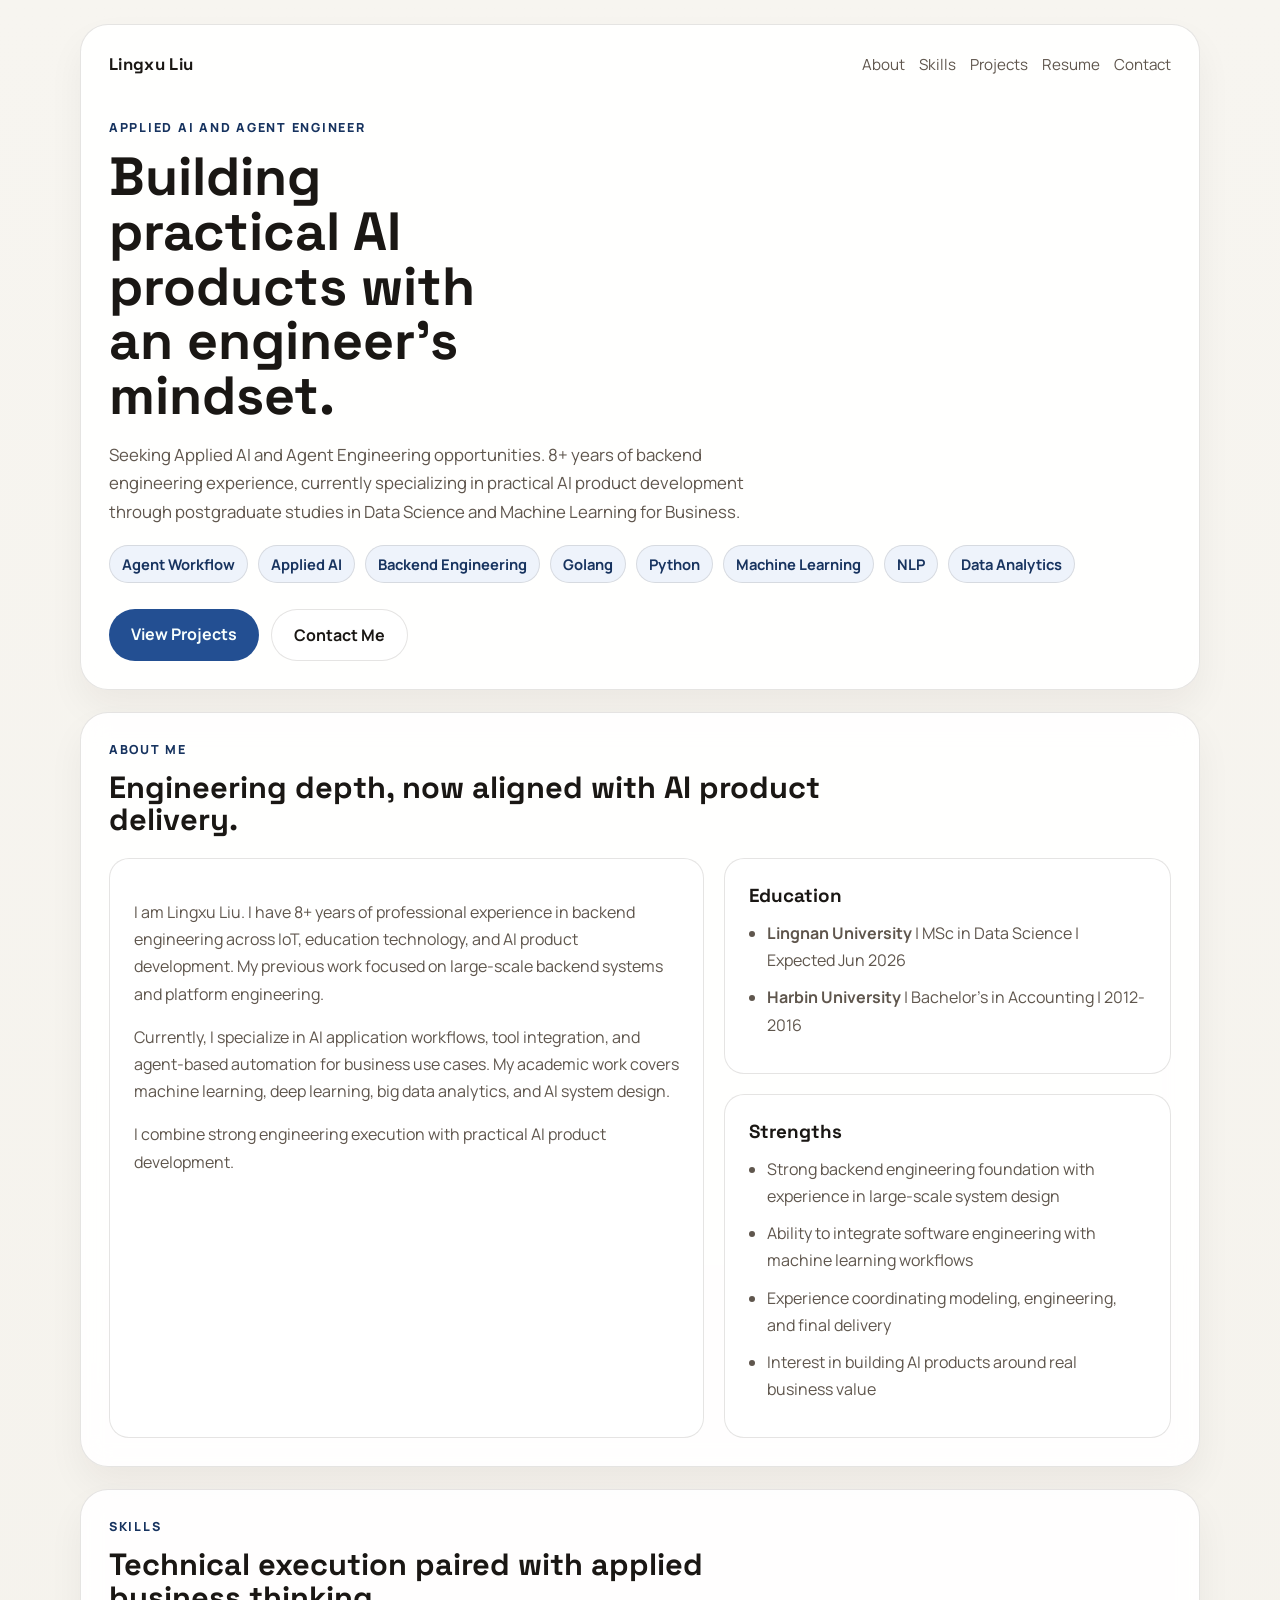
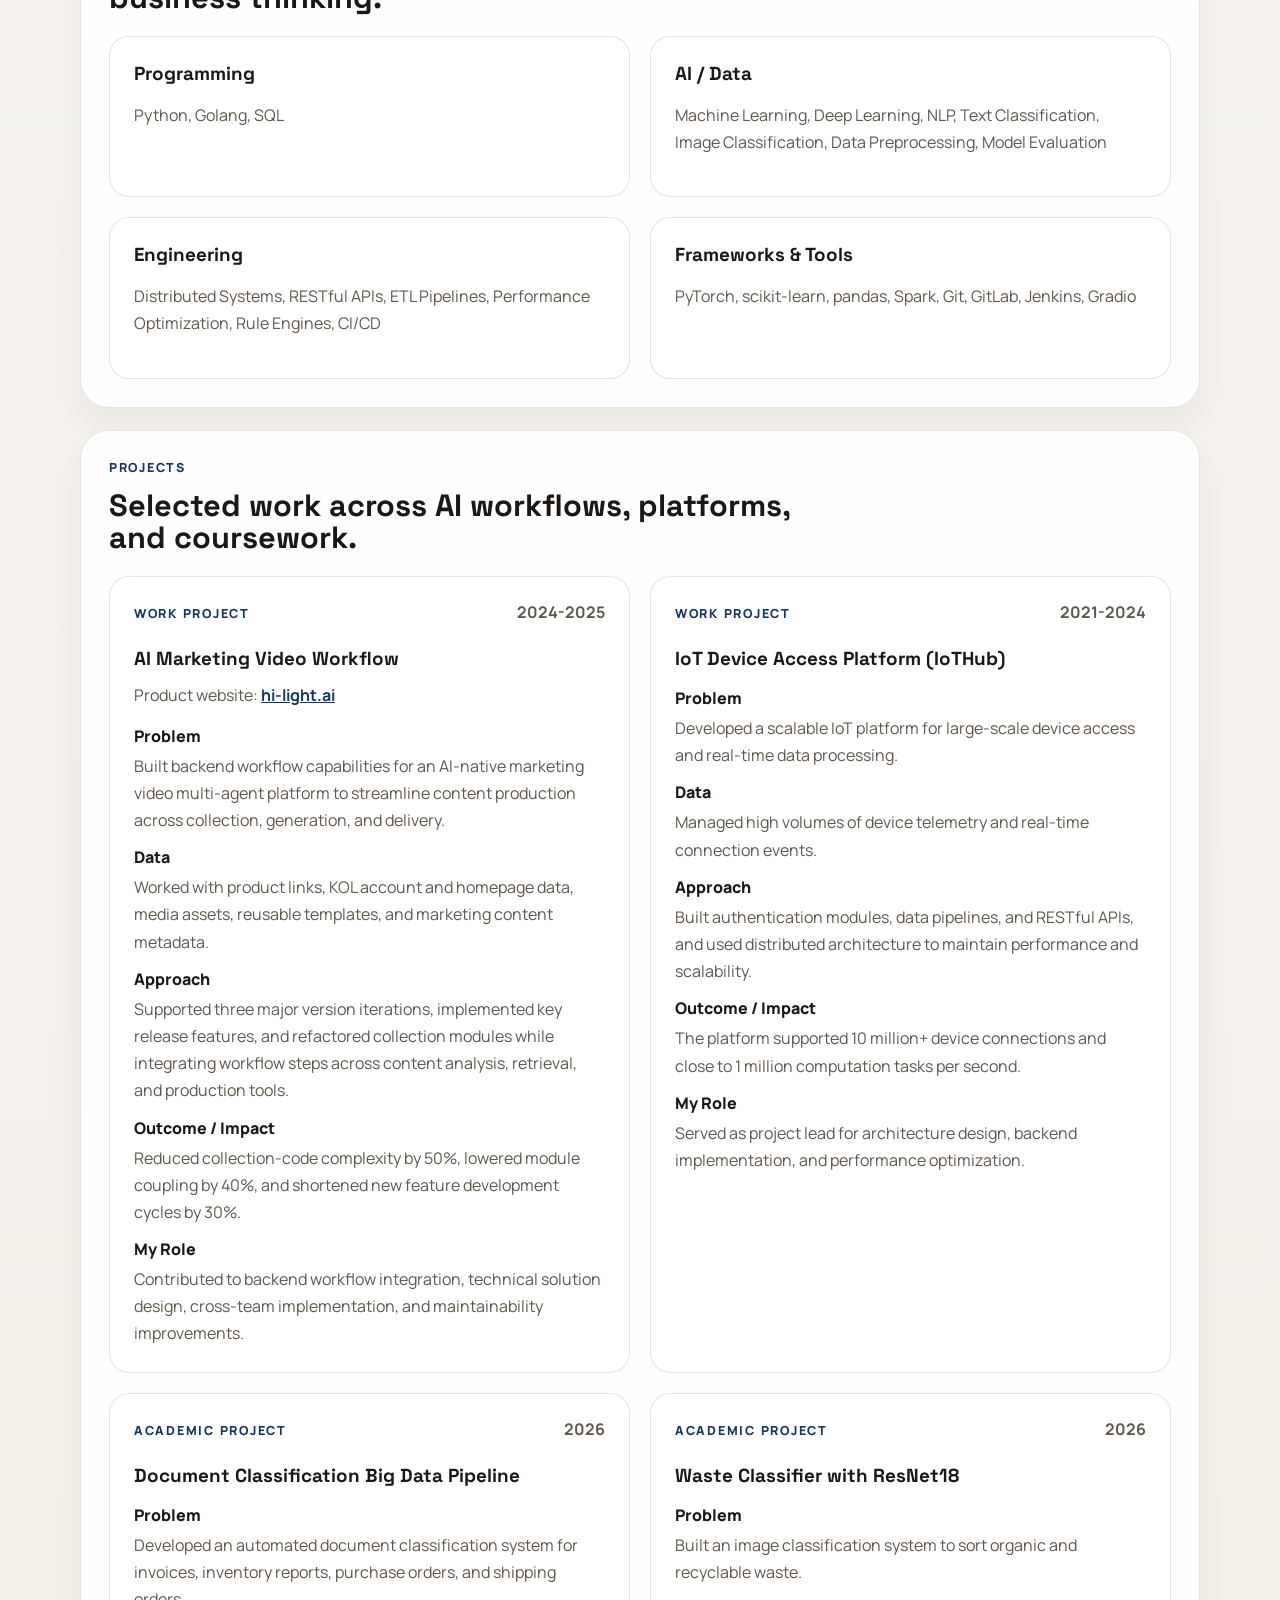
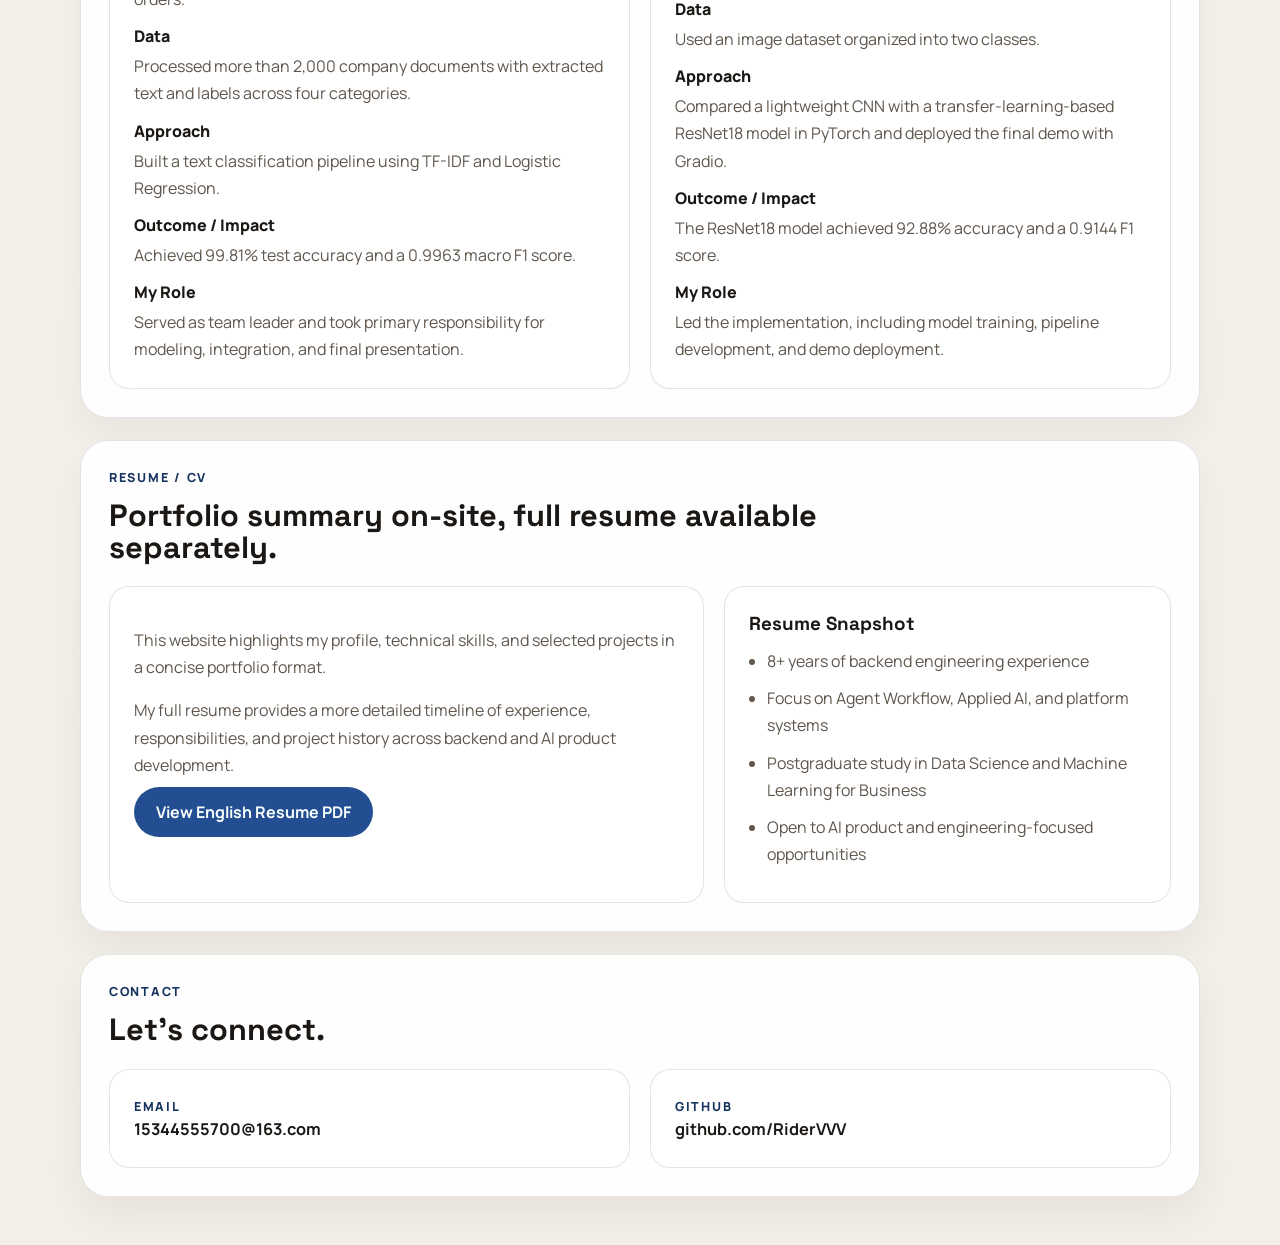
==== commit 9134d89f: "Simplify hero layout and surface tags" ====
--- a/index.html
+++ b/index.html
@@ -40,27 +40,21 @@
               practical AI product development through postgraduate studies in
               Data Science and Machine Learning for Business.
             </p>
+            <div class="tag-row" aria-label="Key tags">
+              <span class="tag-pill">Agent Workflow</span>
+              <span class="tag-pill">Applied AI</span>
+              <span class="tag-pill">Backend Engineering</span>
+              <span class="tag-pill">Golang</span>
+              <span class="tag-pill">Python</span>
+              <span class="tag-pill">Machine Learning</span>
+              <span class="tag-pill">NLP</span>
+              <span class="tag-pill">Data Analytics</span>
+            </div>
             <div class="hero-actions">
               <a class="button primary" href="#projects">View Projects</a>
               <a class="button secondary" href="#contact">Contact Me</a>
             </div>
           </section>
-
-          <aside class="hero-panel">
-            <div class="panel-card">
-              <h2>Focus Areas</h2>
-              <ul class="focus-list">
-                <li>Agent Workflow</li>
-                <li>Applied AI</li>
-                <li>Backend Engineering</li>
-                <li>Golang</li>
-                <li>Python</li>
-                <li>Machine Learning</li>
-                <li>NLP</li>
-                <li>Data Analytics</li>
-              </ul>
-            </div>
-          </aside>
         </div>
       </header>
 
--- a/styles.css
+++ b/styles.css
@@ -1,14 +1,14 @@
 :root {
-  --bg: #f5efe4;
-  --surface: rgba(255, 252, 247, 0.88);
-  --surface-strong: #fffaf2;
+  --bg: #f6f4ef;
+  --surface: rgba(255, 255, 255, 0.92);
+  --surface-strong: #ffffff;
   --text: #1a1714;
   --muted: #5f564d;
   --line: rgba(44, 37, 30, 0.12);
-  --accent: #0f7b6c;
-  --accent-strong: #084c43;
-  --accent-soft: #dbf1eb;
-  --shadow: 0 24px 60px rgba(38, 27, 15, 0.08);
+  --accent: #234f92;
+  --accent-strong: #17335f;
+  --accent-soft: #eef3fb;
+  --shadow: 0 18px 36px rgba(38, 27, 15, 0.05);
   --radius-lg: 28px;
   --radius-md: 20px;
   --radius-sm: 14px;
@@ -26,22 +26,7 @@
   margin: 0;
   font-family: "Manrope", sans-serif;
   color: var(--text);
-  background:
-    radial-gradient(circle at top left, rgba(15, 123, 108, 0.14), transparent 28%),
-    radial-gradient(circle at top right, rgba(186, 123, 72, 0.12), transparent 22%),
-    linear-gradient(180deg, #f8f2e8 0%, #f4eee4 55%, #efe8db 100%);
-}
-
-body::before {
-  content: "";
-  position: fixed;
-  inset: 0;
-  pointer-events: none;
-  background-image:
-    linear-gradient(rgba(255, 255, 255, 0.08) 1px, transparent 1px),
-    linear-gradient(90deg, rgba(255, 255, 255, 0.08) 1px, transparent 1px);
-  background-size: 44px 44px;
-  mask-image: linear-gradient(180deg, rgba(0, 0, 0, 0.38), transparent 70%);
+  background: linear-gradient(180deg, #f7f5f0 0%, #f2efe8 100%);
 }
 
 .page-shell {
@@ -60,19 +45,6 @@
 
 .hero {
   padding: 28px;
-  overflow: hidden;
-  position: relative;
-}
-
-.hero::after {
-  content: "";
-  position: absolute;
-  right: -120px;
-  top: -120px;
-  width: 320px;
-  height: 320px;
-  background: radial-gradient(circle, rgba(15, 123, 108, 0.18), transparent 62%);
-  pointer-events: none;
 }
 
 .top-nav {
@@ -119,7 +91,7 @@
 }
 
 .hero-grid {
-  grid-template-columns: 1.5fr 0.9fr;
+  grid-template-columns: 1fr;
   align-items: stretch;
 }
 
@@ -143,10 +115,10 @@
 }
 
 h1 {
-  font-size: clamp(2.6rem, 5vw, 4.7rem);
-  line-height: 0.98;
-  max-width: 10ch;
-  margin-bottom: 18px;
+  font-size: clamp(2.4rem, 4.2vw, 3.9rem);
+  line-height: 1.02;
+  max-width: 11ch;
+  margin-bottom: 16px;
 }
 
 h2 {
@@ -169,9 +141,26 @@
 }
 
 .headline {
-  font-size: 1.08rem;
-  max-width: 62ch;
-  margin-bottom: 28px;
+  font-size: 1.05rem;
+  max-width: 68ch;
+  margin-bottom: 18px;
+}
+
+.tag-row {
+  display: flex;
+  flex-wrap: wrap;
+  gap: 10px;
+  margin-bottom: 26px;
+}
+
+.tag-pill {
+  padding: 8px 12px;
+  border-radius: 999px;
+  border: 1px solid var(--line);
+  background: var(--accent-soft);
+  color: var(--accent-strong);
+  font-size: 0.92rem;
+  font-weight: 700;
 }
 
 .hero-actions {
@@ -203,7 +192,6 @@
   border: 1px solid var(--line);
 }
 
-.panel-card,
 .card,
 .project-card,
 .contact-card {
@@ -211,15 +199,6 @@
   border: 1px solid var(--line);
   background: var(--surface-strong);
 }
-
-.panel-card {
-  height: 100%;
-  padding: 24px;
-  background:
-    linear-gradient(180deg, rgba(15, 123, 108, 0.08), rgba(255, 250, 242, 0.9)),
-    var(--surface-strong);
-}
-
 .focus-list,
 .detail-list {
   margin: 0;
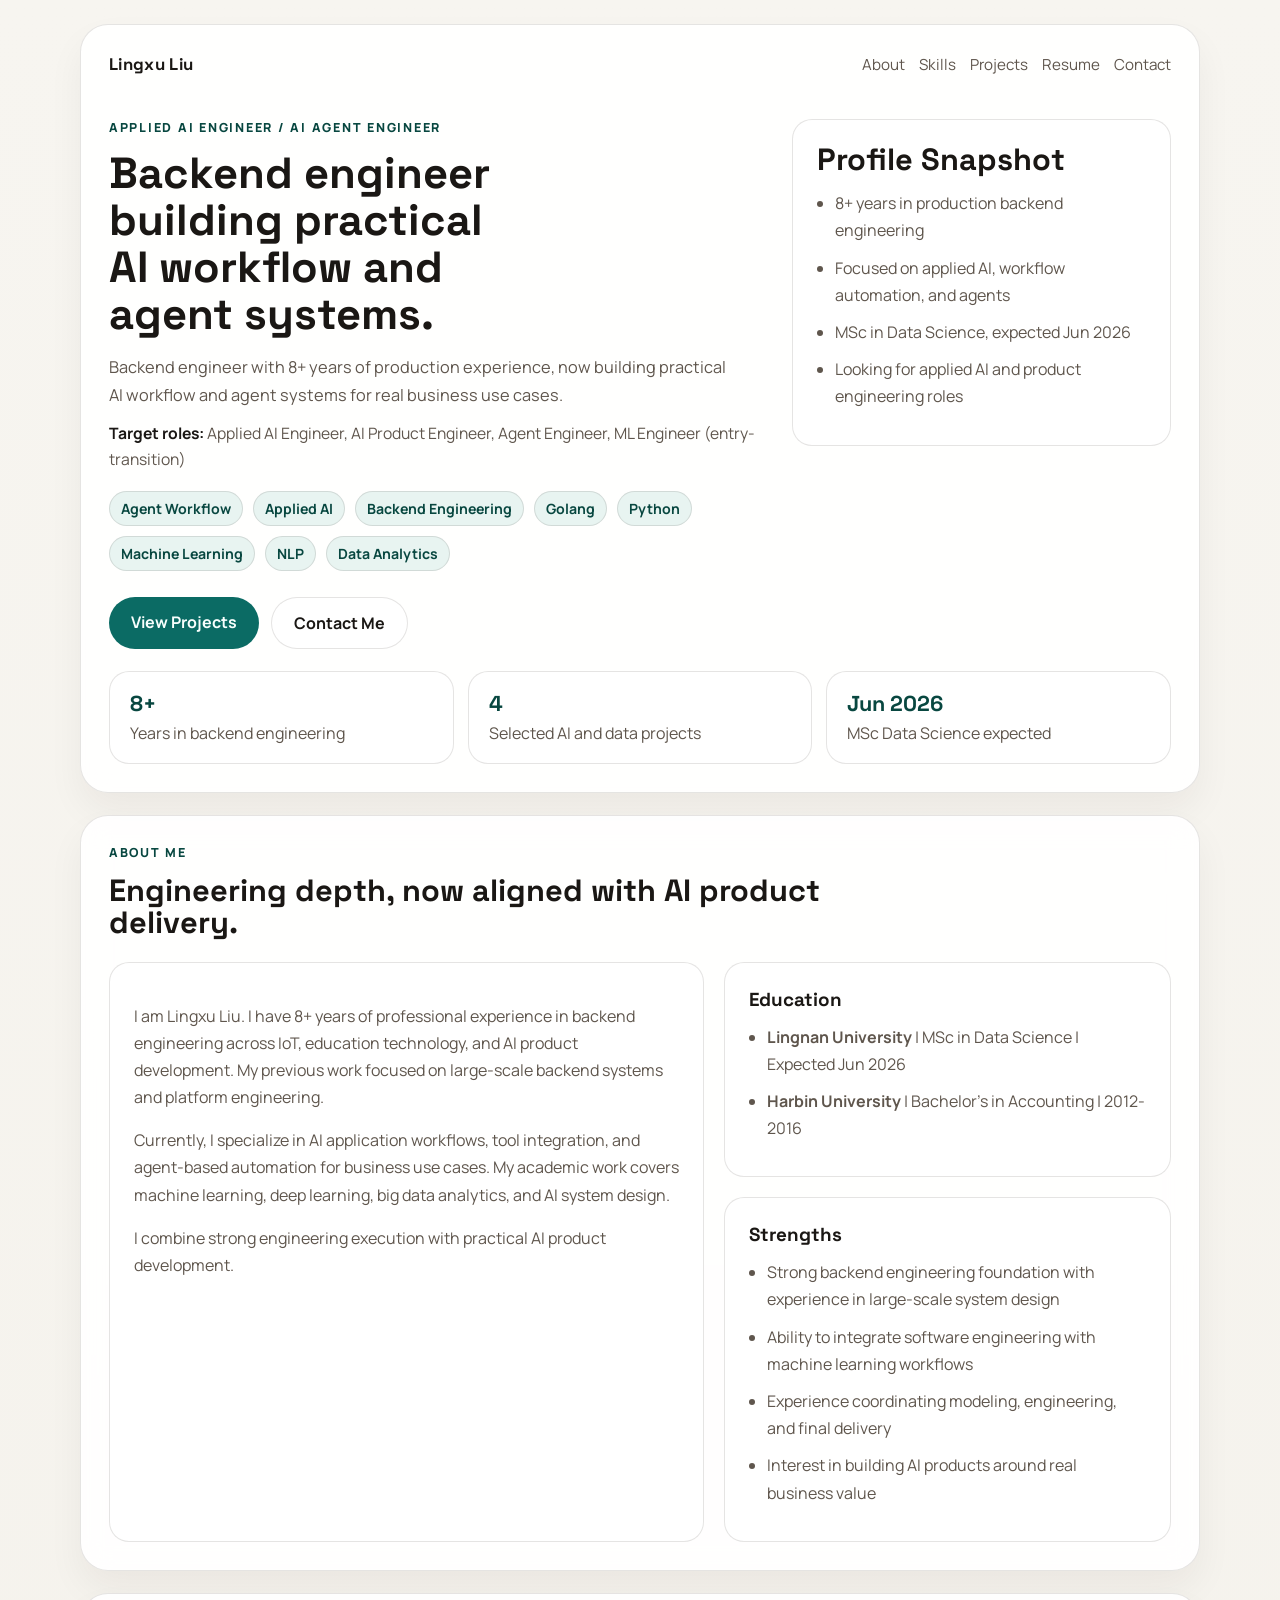
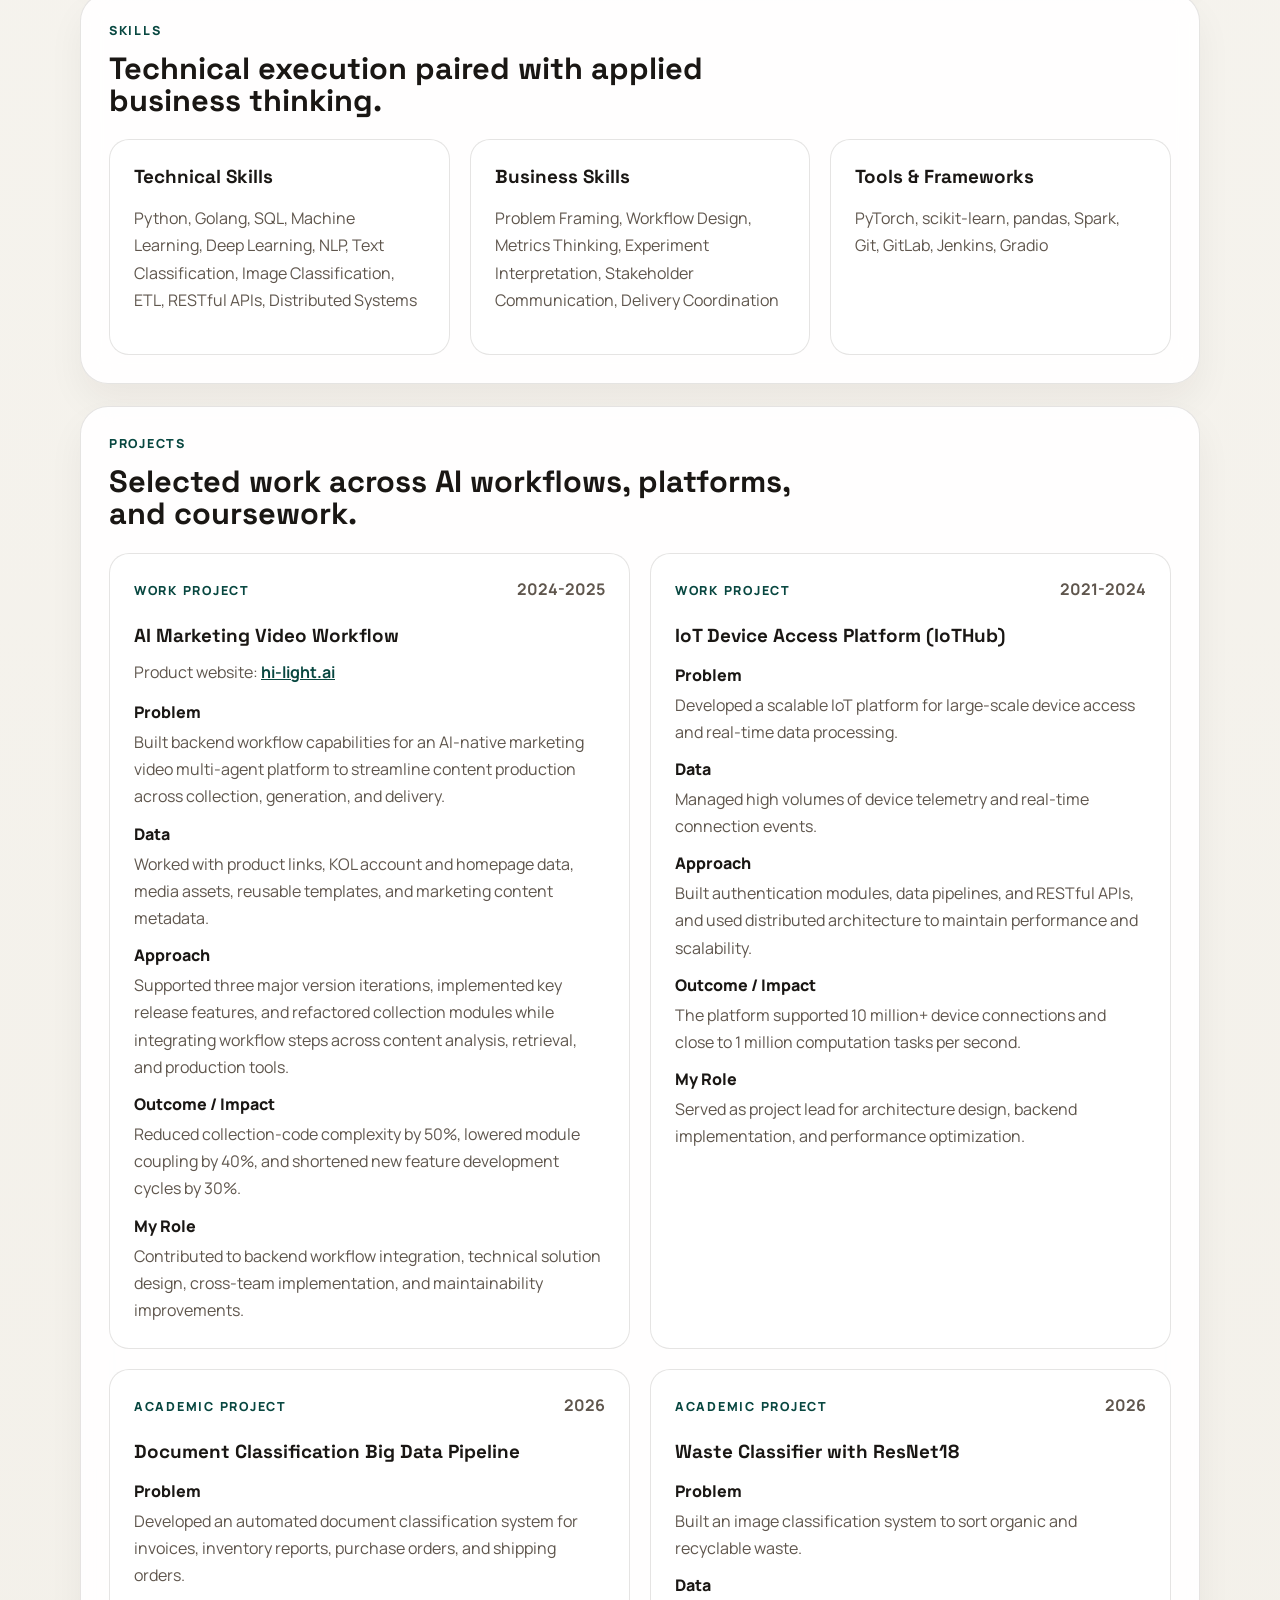
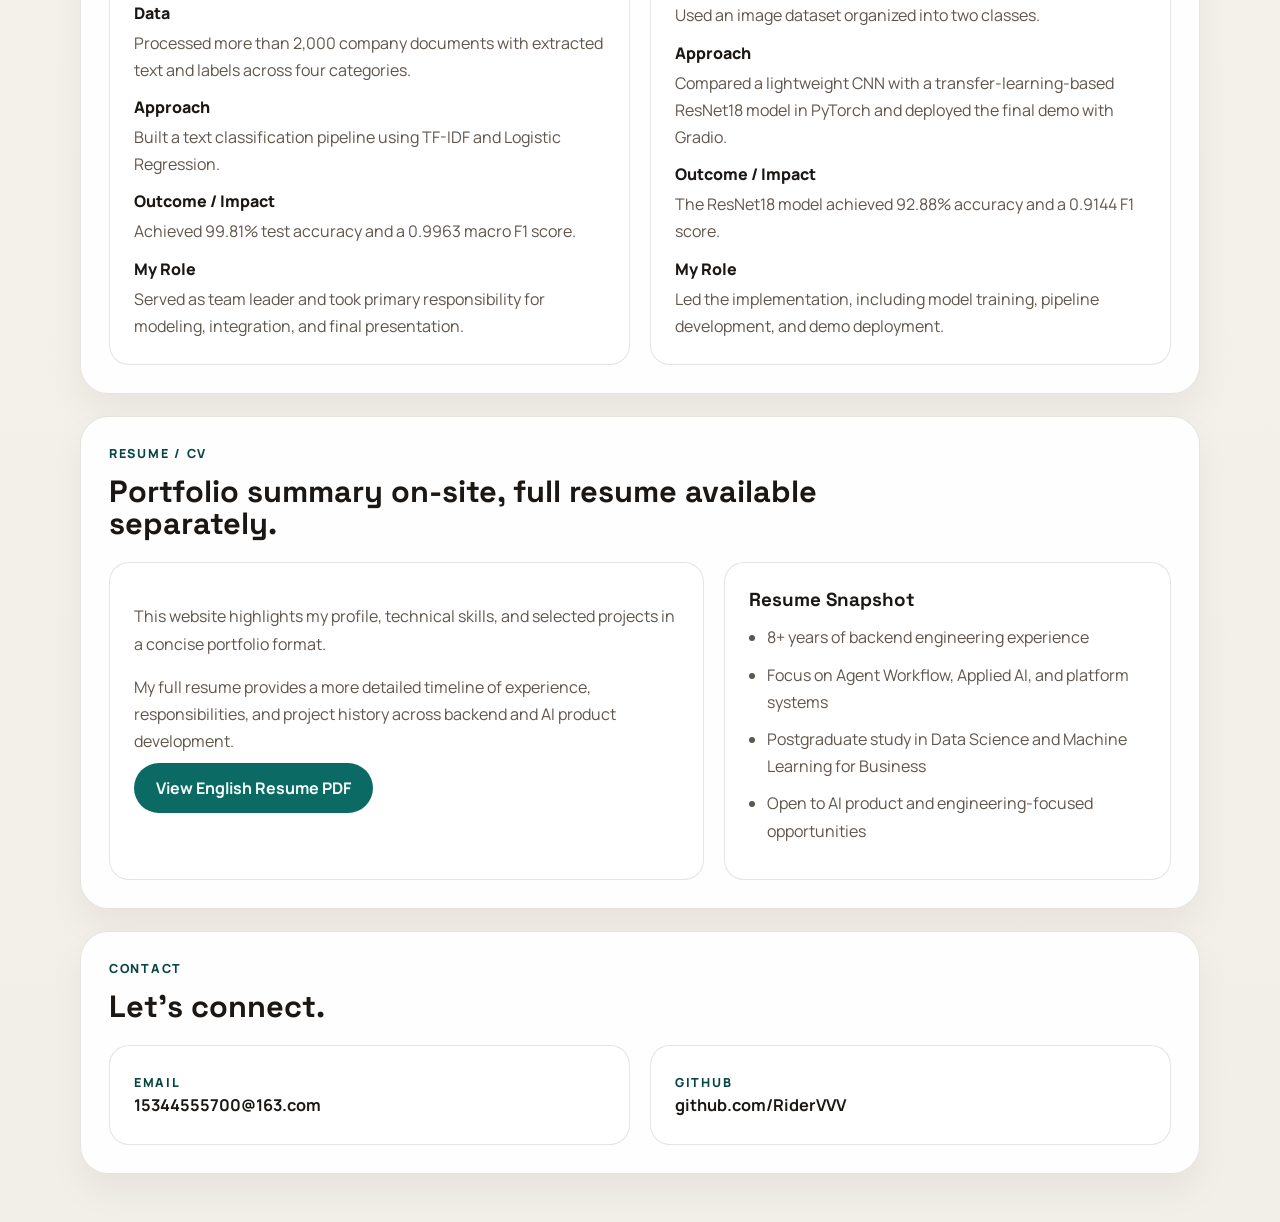
==== commit 0bf7cf6b: "Rework homepage positioning and skills layout" ====
--- a/index.html
+++ b/index.html
@@ -32,13 +32,16 @@
 
         <div class="hero-grid">
           <section class="hero-copy">
-            <p class="eyebrow">Applied AI and Agent Engineer</p>
-            <h1>Building practical AI products with an engineer's mindset.</h1>
+            <p class="eyebrow">Applied AI Engineer / AI Agent Engineer</p>
+            <h1>Backend engineer building practical AI workflow and agent systems.</h1>
             <p class="headline">
-              Seeking Applied AI and Agent Engineering opportunities. 8+ years
-              of backend engineering experience, currently specializing in
-              practical AI product development through postgraduate studies in
-              Data Science and Machine Learning for Business.
+              Backend engineer with 8+ years of production experience, now
+              building practical AI workflow and agent systems for real
+              business use cases.
+            </p>
+            <p class="target-roles">
+              <strong>Target roles:</strong> Applied AI Engineer, AI Product
+              Engineer, Agent Engineer, ML Engineer (entry-transition)
             </p>
             <div class="tag-row" aria-label="Key tags">
               <span class="tag-pill">Agent Workflow</span>
@@ -55,6 +58,33 @@
               <a class="button secondary" href="#contact">Contact Me</a>
             </div>
           </section>
+
+          <aside class="hero-aside">
+            <article class="card snapshot-card">
+              <h2>Profile Snapshot</h2>
+              <ul class="detail-list snapshot-list">
+                <li>8+ years in production backend engineering</li>
+                <li>Focused on applied AI, workflow automation, and agents</li>
+                <li>MSc in Data Science, expected Jun 2026</li>
+                <li>Looking for applied AI and product engineering roles</li>
+              </ul>
+            </article>
+          </aside>
+        </div>
+
+        <div class="metric-row" aria-label="Profile highlights">
+          <article class="metric-card">
+            <strong>8+</strong>
+            <span>Years in backend engineering</span>
+          </article>
+          <article class="metric-card">
+            <strong>4</strong>
+            <span>Selected AI and data projects</span>
+          </article>
+          <article class="metric-card">
+            <strong>Jun 2026</strong>
+            <span>MSc Data Science expected</span>
+          </article>
         </div>
       </header>
 
@@ -131,30 +161,25 @@
 
           <div class="skills-grid">
             <article class="card">
-              <h3>Programming</h3>
-              <p>
-                Python, Golang, SQL
-              </p>
-            </article>
-
-            <article class="card">
-              <h3>AI / Data</h3>
-              <p>
-                Machine Learning, Deep Learning, NLP, Text Classification,
-                Image Classification, Data Preprocessing, Model Evaluation
-              </p>
-            </article>
-
-            <article class="card">
-              <h3>Engineering</h3>
-              <p>
-                Distributed Systems, RESTful APIs, ETL Pipelines, Performance
-                Optimization, Rule Engines, CI/CD
-              </p>
-            </article>
-
-            <article class="card">
-              <h3>Frameworks &amp; Tools</h3>
+              <h3>Technical Skills</h3>
+              <p>
+                Python, Golang, SQL, Machine Learning, Deep Learning, NLP,
+                Text Classification, Image Classification, ETL, RESTful APIs,
+                Distributed Systems
+              </p>
+            </article>
+
+            <article class="card">
+              <h3>Business Skills</h3>
+              <p>
+                Problem Framing, Workflow Design, Metrics Thinking, Experiment
+                Interpretation, Stakeholder Communication, Delivery
+                Coordination
+              </p>
+            </article>
+
+            <article class="card">
+              <h3>Tools &amp; Frameworks</h3>
               <p>
                 PyTorch, scikit-learn, pandas, Spark, Git, GitLab, Jenkins,
                 Gradio
--- a/styles.css
+++ b/styles.css
@@ -5,9 +5,9 @@
   --text: #1a1714;
   --muted: #5f564d;
   --line: rgba(44, 37, 30, 0.12);
-  --accent: #234f92;
-  --accent-strong: #17335f;
-  --accent-soft: #eef3fb;
+  --accent: #0b6b64;
+  --accent-strong: #084740;
+  --accent-soft: #e8f4f1;
   --shadow: 0 18px 36px rgba(38, 27, 15, 0.05);
   --radius-lg: 28px;
   --radius-md: 20px;
@@ -91,8 +91,8 @@
 }
 
 .hero-grid {
-  grid-template-columns: 1fr;
-  align-items: stretch;
+  grid-template-columns: minmax(0, 1.4fr) minmax(280px, 0.8fr);
+  align-items: start;
 }
 
 .eyebrow,
@@ -115,9 +115,9 @@
 }
 
 h1 {
-  font-size: clamp(2.4rem, 4.2vw, 3.9rem);
-  line-height: 1.02;
-  max-width: 11ch;
+  font-size: clamp(2.1rem, 3.4vw, 3.1rem);
+  line-height: 1.08;
+  max-width: 15ch;
   margin-bottom: 16px;
 }
 
@@ -132,6 +132,7 @@
 }
 
 .headline,
+.target-roles,
 .card p,
 .project-details dd,
 .detail-list li,
@@ -141,9 +142,18 @@
 }
 
 .headline {
-  font-size: 1.05rem;
-  max-width: 68ch;
-  margin-bottom: 18px;
+  font-size: 1.02rem;
+  max-width: 62ch;
+  margin-bottom: 10px;
+}
+
+.target-roles {
+  margin: 0 0 18px;
+  font-size: 0.98rem;
+}
+
+.target-roles strong {
+  color: var(--text);
 }
 
 .tag-row {
@@ -154,12 +164,12 @@
 }
 
 .tag-pill {
-  padding: 8px 12px;
+  padding: 7px 11px;
   border-radius: 999px;
   border: 1px solid var(--line);
   background: var(--accent-soft);
   color: var(--accent-strong);
-  font-size: 0.92rem;
+  font-size: 0.88rem;
   font-weight: 700;
 }
 
@@ -199,6 +209,41 @@
   border: 1px solid var(--line);
   background: var(--surface-strong);
 }
+.snapshot-card h2 {
+  margin-bottom: 14px;
+}
+
+.snapshot-list li {
+  margin-bottom: 12px;
+}
+
+.metric-row {
+  display: grid;
+  grid-template-columns: repeat(3, minmax(0, 1fr));
+  gap: 14px;
+  margin-top: 22px;
+}
+
+.metric-card {
+  padding: 18px 20px;
+  border-radius: var(--radius-md);
+  border: 1px solid var(--line);
+  background: var(--surface-strong);
+}
+
+.metric-card strong {
+  display: block;
+  color: var(--accent-strong);
+  font-family: "Space Grotesk", sans-serif;
+  font-size: 1.35rem;
+  margin-bottom: 4px;
+}
+
+.metric-card span {
+  color: var(--muted);
+  line-height: 1.5;
+}
+
 .focus-list,
 .detail-list {
   margin: 0;
@@ -236,7 +281,7 @@
 }
 
 .skills-grid {
-  grid-template-columns: repeat(2, minmax(0, 1fr));
+  grid-template-columns: repeat(3, minmax(0, 1fr));
 }
 
 .project-grid {
@@ -303,6 +348,7 @@
 
 @media (max-width: 920px) {
   .hero-grid,
+  .metric-row,
   .two-column .content-grid,
   .skills-grid,
   .project-grid,
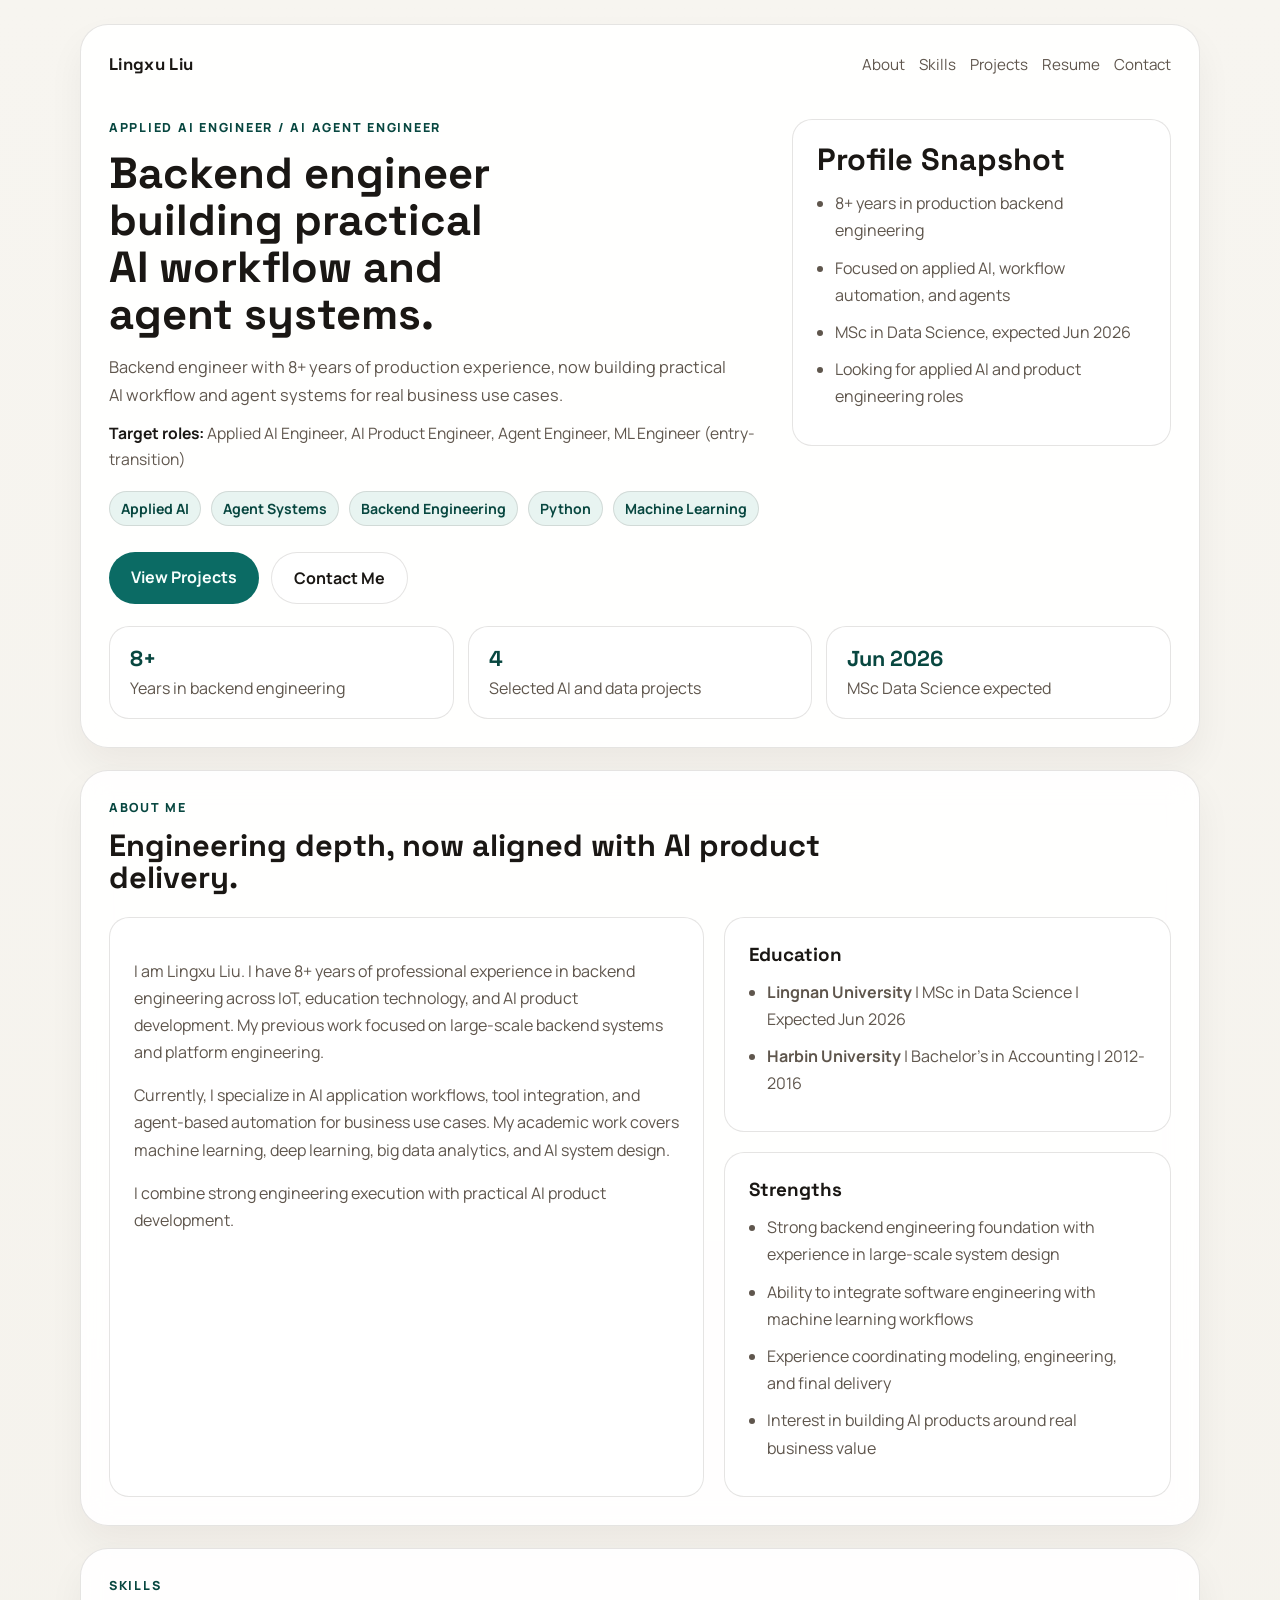
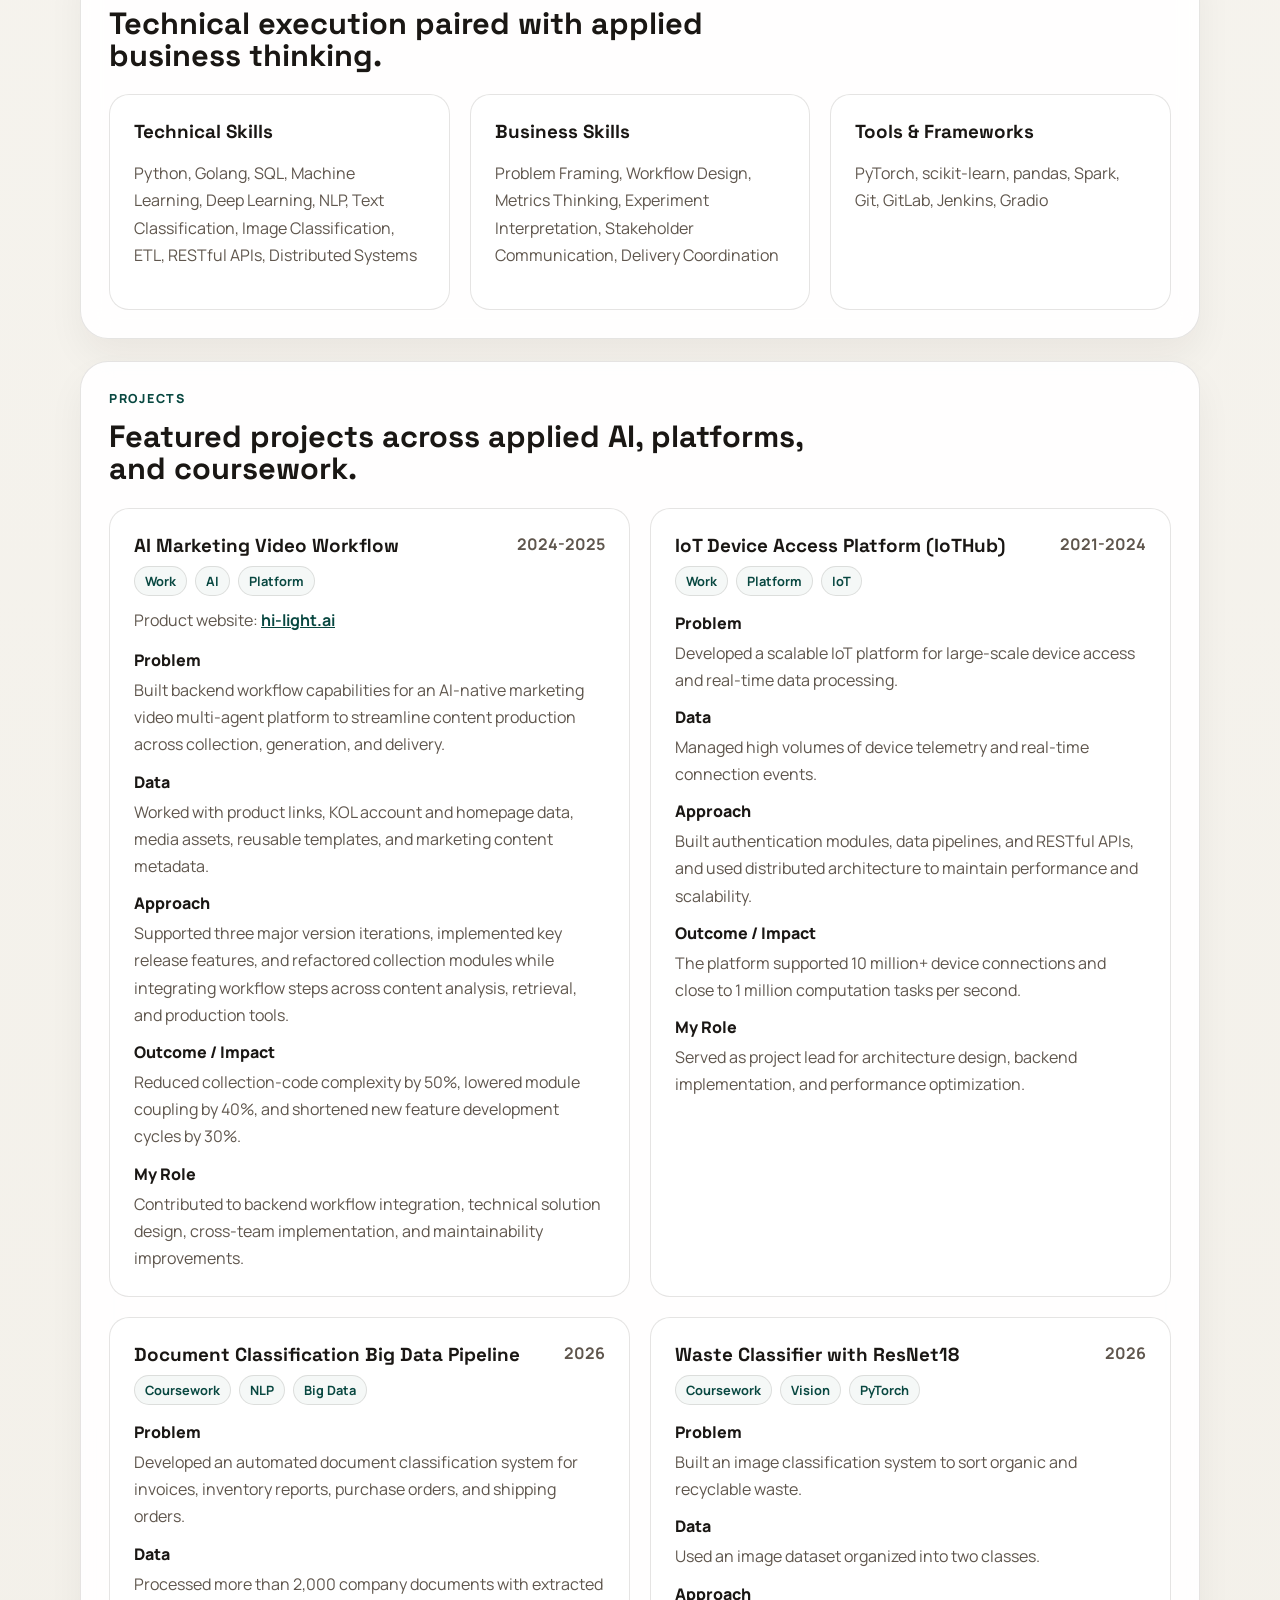
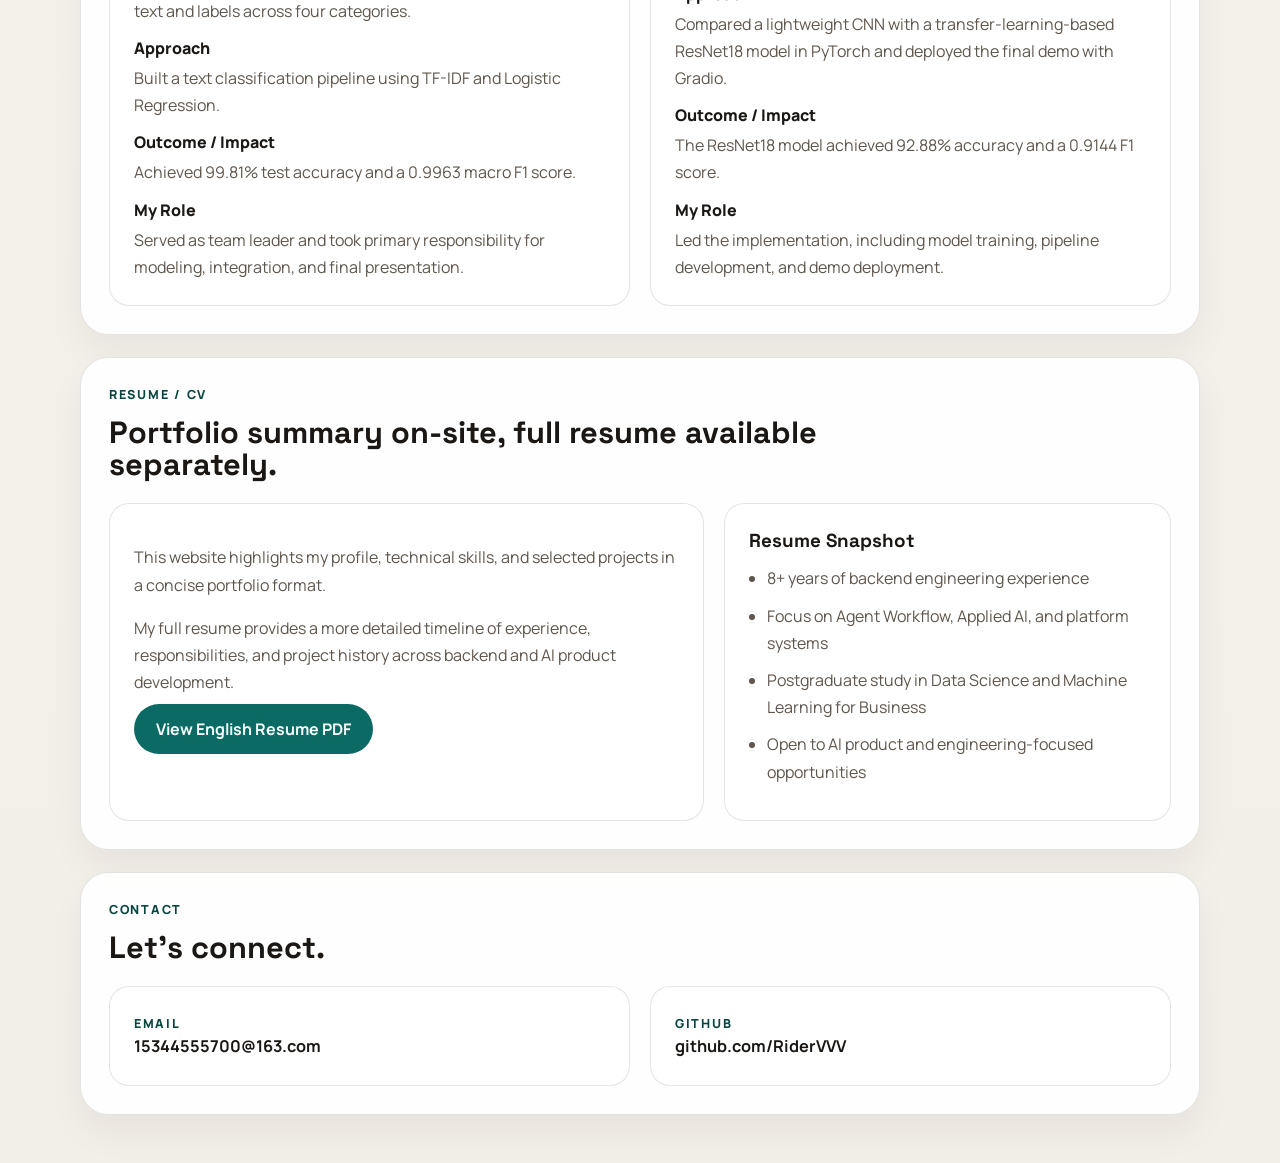
==== commit 3b478b96: "Tighten hero tags and project card labels" ====
--- a/index.html
+++ b/index.html
@@ -44,14 +44,11 @@
               Engineer, Agent Engineer, ML Engineer (entry-transition)
             </p>
             <div class="tag-row" aria-label="Key tags">
-              <span class="tag-pill">Agent Workflow</span>
               <span class="tag-pill">Applied AI</span>
+              <span class="tag-pill">Agent Systems</span>
               <span class="tag-pill">Backend Engineering</span>
-              <span class="tag-pill">Golang</span>
               <span class="tag-pill">Python</span>
               <span class="tag-pill">Machine Learning</span>
-              <span class="tag-pill">NLP</span>
-              <span class="tag-pill">Data Analytics</span>
             </div>
             <div class="hero-actions">
               <a class="button primary" href="#projects">View Projects</a>
@@ -191,16 +188,20 @@
         <section class="section" id="projects">
           <div class="section-heading">
             <p class="section-kicker">Projects</p>
-            <h2>Selected work across AI workflows, platforms, and coursework.</h2>
+            <h2>Featured projects across applied AI, platforms, and coursework.</h2>
           </div>
 
           <div class="project-grid">
             <article class="project-card">
               <div class="project-top">
-                <p class="project-type">Work Project</p>
+                <h3>AI Marketing Video Workflow</h3>
                 <p class="project-time">2024-2025</p>
               </div>
-              <h3>AI Marketing Video Workflow</h3>
+              <div class="project-labels" aria-label="Project tags">
+                <span class="project-chip">Work</span>
+                <span class="project-chip">AI</span>
+                <span class="project-chip">Platform</span>
+              </div>
               <p class="project-link">
                 Product website:
                 <a href="https://www.hi-light.ai/" target="_blank" rel="noreferrer">
@@ -244,10 +245,14 @@
 
             <article class="project-card">
               <div class="project-top">
-                <p class="project-type">Work Project</p>
+                <h3>IoT Device Access Platform (IoTHub)</h3>
                 <p class="project-time">2021-2024</p>
               </div>
-              <h3>IoT Device Access Platform (IoTHub)</h3>
+              <div class="project-labels" aria-label="Project tags">
+                <span class="project-chip">Work</span>
+                <span class="project-chip">Platform</span>
+                <span class="project-chip">IoT</span>
+              </div>
               <dl class="project-details">
                 <dt>Problem</dt>
                 <dd>
@@ -280,10 +285,14 @@
 
             <article class="project-card">
               <div class="project-top">
-                <p class="project-type">Academic Project</p>
+                <h3>Document Classification Big Data Pipeline</h3>
                 <p class="project-time">2026</p>
               </div>
-              <h3>Document Classification Big Data Pipeline</h3>
+              <div class="project-labels" aria-label="Project tags">
+                <span class="project-chip">Coursework</span>
+                <span class="project-chip">NLP</span>
+                <span class="project-chip">Big Data</span>
+              </div>
               <dl class="project-details">
                 <dt>Problem</dt>
                 <dd>
@@ -315,10 +324,14 @@
 
             <article class="project-card">
               <div class="project-top">
-                <p class="project-type">Academic Project</p>
+                <h3>Waste Classifier with ResNet18</h3>
                 <p class="project-time">2026</p>
               </div>
-              <h3>Waste Classifier with ResNet18</h3>
+              <div class="project-labels" aria-label="Project tags">
+                <span class="project-chip">Coursework</span>
+                <span class="project-chip">Vision</span>
+                <span class="project-chip">PyTorch</span>
+              </div>
               <dl class="project-details">
                 <dt>Problem</dt>
                 <dd>
--- a/styles.css
+++ b/styles.css
@@ -97,7 +97,6 @@
 
 .eyebrow,
 .section-kicker,
-.project-type,
 .contact-label {
   text-transform: uppercase;
   letter-spacing: 0.14em;
@@ -290,15 +289,37 @@
 
 .project-top {
   display: flex;
-  align-items: baseline;
+  align-items: flex-start;
   justify-content: space-between;
   gap: 14px;
-  margin-bottom: 10px;
+  margin-bottom: 8px;
 }
 
 .project-time {
   margin: 0;
   color: var(--muted);
+  font-weight: 700;
+  white-space: nowrap;
+}
+
+.project-top h3 {
+  margin-bottom: 0;
+}
+
+.project-labels {
+  display: flex;
+  flex-wrap: wrap;
+  gap: 8px;
+  margin-bottom: 12px;
+}
+
+.project-chip {
+  padding: 5px 10px;
+  border-radius: 999px;
+  border: 1px solid var(--line);
+  background: #f5f8f7;
+  color: var(--accent-strong);
+  font-size: 0.8rem;
   font-weight: 700;
 }
 
